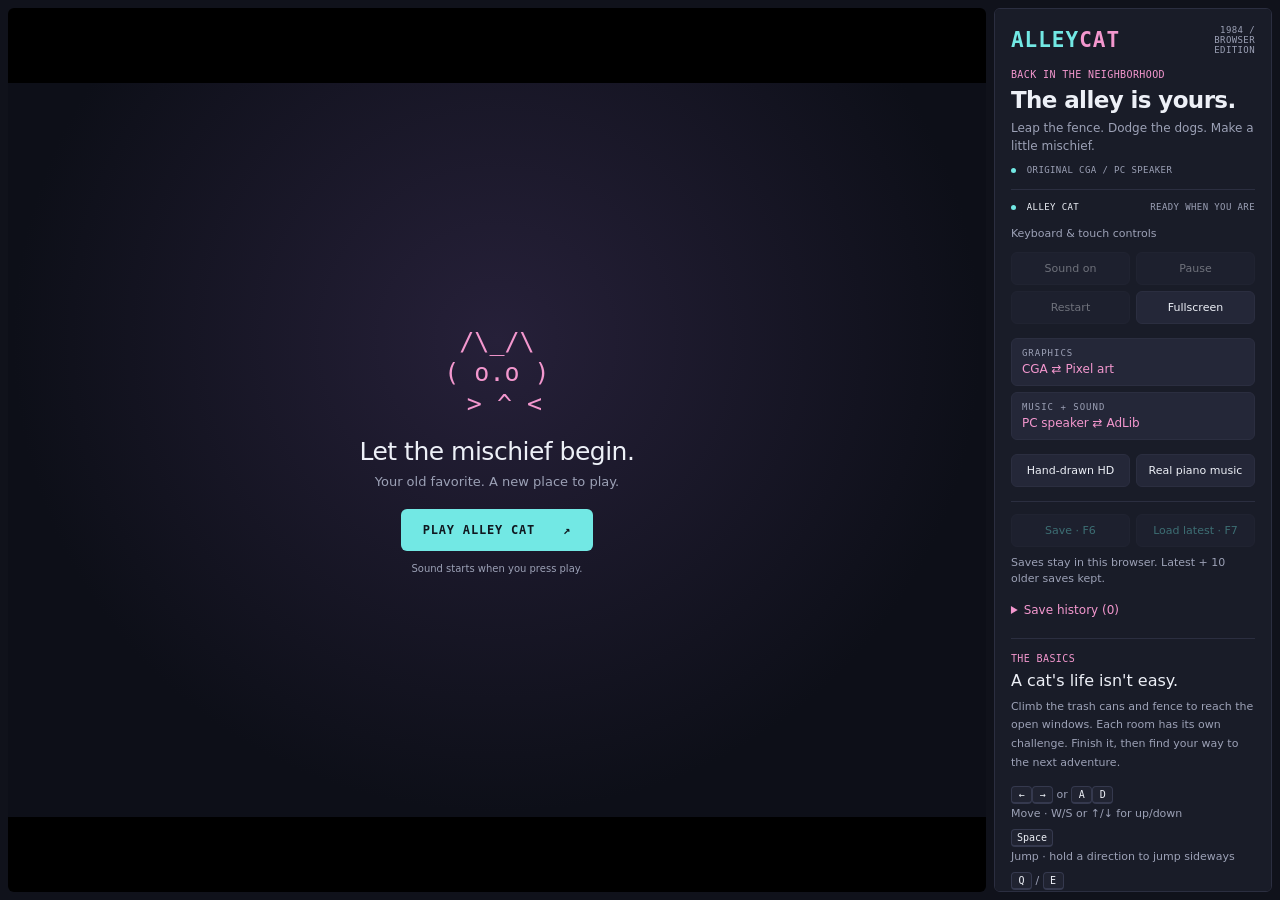
==== alley-cat.html @ 8ae29e63 "Add hand-drawn HD graphics and sampled piano while preserving native gameplay" ====
<!doctype html>
<html lang="en">
<head>
  <meta charset="utf-8">
  <meta name="viewport" content="width=device-width,initial-scale=1">
  <meta name="theme-color" content="#10121b">
  <title>Alley Cat · Browser Edition</title>
  <style>:root{color-scheme:dark;--bg:#10121b;--panel:#191c28;--line:#2b2e40;--text:#edf0f7;--muted:#9ca1b6;--cyan:#72e8e4;--pink:#f397ce;font-family:system-ui,-apple-system,BlinkMacSystemFont,"Segoe UI",sans-serif}
*{box-sizing:border-box}[hidden]{display:none!important}body{margin:0;background:var(--bg);color:var(--text)}main{padding:8px;height:100vh;height:100dvh}button,a{-webkit-tap-highlight-color:transparent}button{font:inherit;cursor:pointer;border:1px solid var(--line);border-radius:6px;color:var(--text);background:#242738;padding:9px 10px}button:hover{background:#34384d;border-color:#5b627e}button:focus-visible,a:focus-visible,canvas:focus-visible,summary:focus-visible{outline:2px solid var(--cyan);outline-offset:2px}button:disabled{opacity:.4;cursor:default}button:active{transform:translateY(1px)}
.arcade{display:grid;grid-template-rows:var(--picture-height,60dvh) minmax(0,1fr);gap:8px;height:100%;min-height:0;background:var(--bg)}.arcade.side-layout{grid-template-columns:minmax(0,1fr) var(--sidebar-width,260px);grid-template-rows:minmax(0,1fr)}.playfield{min-width:0;min-height:0;display:flex;align-items:center;justify-content:center;background:#000;border-radius:6px;overflow:hidden}.screen{position:relative;background:#000;width:var(--game-width,100%);height:var(--game-height,auto);aspect-ratio:4/3;flex:none;max-width:100%;max-height:100%}canvas{display:block;width:100%;height:100%;aspect-ratio:4/3;image-rendering:pixelated;background:#000;touch-action:none;user-select:none;-webkit-user-select:none}canvas:focus{outline:none}.sidebar{min-width:0;min-height:0;overflow:auto;overscroll-behavior:contain;padding:16px;background:var(--panel);border:1px solid var(--line);border-radius:6px;scrollbar-width:thin}.sidebar>*{margin-top:14px}.sidebar>header{margin-top:0}header{display:flex;align-items:center;justify-content:space-between;gap:8px}.wordmark{font:700 21px monospace;letter-spacing:1px;color:var(--cyan);text-decoration:none}.wordmark span{color:var(--pink)}.wordmark i{display:none}.edition,.eyebrow,.badge,.screen-bar,footer{font:10px monospace;letter-spacing:.4px;color:var(--muted)}.edition{max-width:70px;font-size:9px;text-align:right}.eyebrow{color:var(--pink);margin:0 0 7px}h1{font-size:23px;font-weight:600;letter-spacing:-.6px;margin:0 0 6px}.description{color:var(--muted);font-size:12px;line-height:1.5;margin:0}.badge{display:block;margin-top:10px;font-size:9px}.badge i,.screen-bar i{display:inline-block;background:var(--cyan);width:5px;height:5px;margin-right:5px;border-radius:50%}.screen-bar{display:flex;flex-wrap:wrap;gap:6px;justify-content:space-between;padding-top:12px;border-top:1px solid var(--line);font-size:9px}.screen-bar>span:first-child{color:var(--text)}
.toolbar p{font-size:11px;color:var(--muted);line-height:1.5;margin:0 0 9px}.tools{display:grid;grid-template-columns:1fr 1fr;gap:6px}.tools button{font-size:11px}.style-controls{display:grid;gap:6px}.style-controls button{text-align:left;padding:9px 10px}.toggle-label{display:block;font:9px monospace;letter-spacing:1px;color:var(--muted);margin-bottom:4px}.toggle-value{display:block;font-size:12px;color:var(--cyan)}.style-controls button[aria-pressed="false"] .toggle-value{color:var(--pink)}.menu{padding:10px;border:1px solid var(--line);border-radius:6px}.menu>span{display:block;font-size:12px;color:var(--muted);margin-bottom:8px}#menu-options{display:flex;gap:6px;flex-wrap:wrap}#menu-options button{font-size:11px;flex:1;white-space:nowrap}
.save-controls{padding-top:12px;border-top:1px solid var(--line)}.save-buttons{display:grid;grid-template-columns:1fr 1fr;gap:6px}.save-buttons button{font-size:11px;color:var(--cyan)}#save-status{font-size:11px;line-height:1.5;color:var(--muted);margin:8px 0}summary{cursor:pointer;font-size:12px;color:var(--pink);padding:7px 0}#save-list{list-style:none;margin:4px 0 0;padding:0;display:grid;gap:5px}#save-list button{display:block;width:100%;text-align:left;font-size:11px;line-height:1.6}#save-list small{display:block;color:var(--muted)}
.cover{position:absolute;inset:0;display:flex;flex-direction:column;justify-content:center;align-items:center;text-align:center;background:radial-gradient(ellipse at 50% 35%,#262039,#0d0f18 70%);padding:12px;overflow:auto}.pixel-cat{font:25px/1.25 monospace;white-space:pre;color:var(--pink)}.cover h2{font-size:25px;font-weight:500;margin:18px 0 8px;letter-spacing:-.5px}.cover p{color:var(--muted);font-size:13px;margin:0 0 20px}.primary{background:var(--cyan);color:#101820;border:none;padding:14px 22px;font:600 12px monospace;letter-spacing:.8px}.primary:hover{background:#a0fff9}.primary span{margin-left:20px}.cover small{font-size:10px;color:var(--muted);margin-top:12px}.cover .preview-help{max-width:360px;margin:12px 0 0;padding:10px;border:1px solid #63425e;border-radius:6px;color:var(--pink);line-height:1.5;font-size:11px}#error{position:absolute;inset:0;background:#16131eea;padding:24px;display:flex;justify-content:center;align-items:center;text-align:center;color:var(--pink);font-size:14px;line-height:1.8}
.guide{border-top:1px solid var(--line);padding-top:14px}.guide h2{font-size:16px;font-weight:500;margin:0 0 8px}.guide p:not(.eyebrow){color:var(--muted);font-size:11px;line-height:1.7;margin:0}.guide dl{display:grid;gap:9px;margin:14px 0 0}.guide dl>div{display:grid;gap:3px}.guide dt{font-size:11px;color:var(--muted)}.guide dd{margin:0;font-size:11px;color:var(--muted)}kbd{display:inline-block;min-width:21px;text-align:center;font:10px monospace;color:var(--text);background:#202331;border:1px solid #35394e;border-bottom-width:2px;padding:2px 5px;border-radius:4px}footer{border-top:1px solid var(--line);padding-top:12px;font-size:9px;line-height:1.7}footer span{display:block}.touch-hint,.gesture-help,.touch-controls{display:none}.touch-hint{color:var(--cyan);font-size:11px;line-height:1.5}.touch-controls{align-items:center;justify-content:space-between;gap:8px;user-select:none}.touch-controls button{touch-action:none}.dpad{display:grid;grid-template-columns:repeat(3,42px);grid-template-rows:repeat(2,40px);gap:4px}.dpad button:first-child{grid-column:2}.dpad button:nth-child(2){grid-row:2;grid-column:1}.dpad button:nth-child(3){grid-row:2;grid-column:2}.dpad button:nth-child(4){grid-row:2;grid-column:3}.action{border-color:#63425e;color:var(--pink);padding:15px 12px;font:11px monospace}.action span{display:block;font-size:8px;color:var(--muted);margin-top:6px}
body.game-expanded{overflow:hidden}.arcade.is-expanded,.arcade:fullscreen{width:100vw;height:100vh;height:100dvh;background:var(--bg);padding:8px}.arcade.is-expanded{position:fixed;inset:0;z-index:100}
#hd-game{position:absolute;inset:0;pointer-events:none;image-rendering:auto}.extra-styles{display:grid;grid-template-columns:1fr 1fr;gap:6px}.extra-styles button{font-size:11px}.extra-styles button[aria-pressed="true"]{color:var(--cyan);border-color:var(--cyan)}
@media(pointer:coarse){.touch-hint,.gesture-help{display:block}.touch-controls{display:flex}}
@media(max-width:600px){.sidebar{padding:12px}.sidebar .intro{display:none}.cover h2{font-size:18px;margin-top:10px}.cover p{font-size:11px;margin-bottom:12px}.pixel-cat{font-size:18px}.primary{padding:11px 16px;font-size:11px}.cover small{margin-top:8px}.style-controls{grid-template-columns:1fr 1fr}.toggle-value{font-size:11px}.tools{grid-template-columns:repeat(4,1fr)}.guide dl{grid-template-columns:1fr 1fr;gap:10px}}
</style>
</head>
<body>
  <main>
    <section class="arcade" id="arcade" aria-label="Alley Cat game">
      <div class="playfield" id="playfield">
      <div class="screen" id="screen">
        <canvas id="game" width="320" height="200" tabindex="0" aria-label="Alley Cat. Arrows or WASD to move, Space to jump, Q or E to jump diagonally, Alt or F for action. Swipe to move and jump, tap for action."></canvas>
        <canvas id="hd-game" width="1280" height="800" hidden aria-hidden="true"></canvas>
        <div id="cover" class="cover">
          <div class="pixel-cat" aria-hidden="true">/\_/\<br>( o.o )<br> &gt; ^ &lt;</div>
          <h2>Let the mischief begin.</h2>
          <p>Your old favorite. A new place to play.</p>
          <button id="start" class="primary" disabled>PLAY ALLEY CAT <span>↗</span></button>
          <p id="preview-help" class="preview-help">This viewer isn't running the game's JavaScript. Chat and phone file previews cannot play it. Open the HTML in a browser that runs JavaScript, or use a desktop browser.</p>
          <small>Sound starts when you press play.</small>
        </div>
        <div id="error" role="alert" hidden></div>
      </div>
      </div>
      <aside class="sidebar" id="sidebar" aria-label="Game controls and information">
    <header>
      <a class="wordmark" href="#">ALLEY<span>CAT</span><i></i></a>
      <span class="edition">1984 / BROWSER EDITION</span>
    </header>
    <section class="intro">
      <div><p class="eyebrow">BACK IN THE NEIGHBORHOOD</p><h1>The alley is yours.</h1><p class="description">Leap the fence. Dodge the dogs. Make a little mischief.</p></div>
      <span class="badge" id="art-badge"><i></i> ORIGINAL CGA / PC SPEAKER</span>
    </section>
      <div class="screen-bar"><span><i></i> ALLEY CAT</span><span id="status" role="status" aria-live="polite">READY WHEN YOU ARE</span></div>
      <div class="toolbar">
        <p id="hint">Keyboard & touch controls</p>
        <div class="tools"><button id="sound" disabled>Sound on</button><button id="pause" disabled>Pause</button><button id="restart" disabled>Restart</button><button id="fullscreen">Fullscreen</button></div>
      </div>
      <div class="style-controls" aria-label="Presentation settings">
        <button id="graphics" type="button" data-mode="original" aria-pressed="false" aria-label="CGA graphics; switch to pixel art"><span class="toggle-label">GRAPHICS</span><span class="toggle-value">CGA ⇄ Pixel art</span></button>
        <button id="audio-style" type="button" data-mode="speaker" aria-pressed="false" aria-label="Original PC speaker music and effects; switch to AdLib-style FM"><span class="toggle-label">MUSIC + SOUND</span><span class="toggle-value">PC speaker ⇄ AdLib</span></button>
      </div>
      <div class="extra-styles" aria-label="HD presentation options">
        <button id="hd-style" type="button" aria-pressed="false">Hand-drawn HD</button>
        <button id="piano-style" type="button" aria-pressed="false">Real piano music</button>
      </div>
      <div class="menu" id="menu" hidden>
        <span id="menu-hint">Press Enter to continue.</span>
        <div id="menu-options"></div>
      </div>
      <section class="save-controls" aria-label="Saved games">
        <div class="save-buttons"><button id="save-game" disabled>Save · F6</button><button id="load-game" disabled>Load latest · F7</button></div>
        <p id="save-status" role="status" aria-live="polite">Saves stay in this browser. Latest + 10 older saves kept.</p>
        <details id="save-history"><summary>Save history <span id="save-count">(0)</span></summary><ol id="save-list"></ol></details>
      </section>

    <p class="touch-hint">Swipe & hold to move · swipe up to jump · tap for action</p>
    <section class="touch-controls" aria-label="Touch controls">
      <div class="dpad"><button data-key="ArrowUp" aria-label="Move up">↑</button><button data-key="ArrowLeft" aria-label="Move left">←</button><button data-key="ArrowDown" aria-label="Move down">↓</button><button data-key="ArrowRight" aria-label="Move right">→</button></div>
      <button data-key="AltLeft" class="action">ACTION<span>ALT / F</span></button>
    </section>
    <section class="guide">
      <div><p class="eyebrow">THE BASICS</p><h2>A cat's life isn't easy.</h2><p>Climb the trash cans and fence to reach the open windows. Each room has its own challenge. Finish it, then find your way to the next adventure.</p><p class="gesture-help">Swipe and keep your finger down to move. Swipe diagonally up to jump sideways. Lift to stop. Tap for a special action, or hold a second finger on the game to act while moving.</p></div>
      <dl><div><dt><kbd>←</kbd><kbd>→</kbd> <span>or</span> <kbd>A</kbd><kbd>D</kbd></dt><dd>Move · W/S or ↑/↓ for up/down</dd></div><div><dt><kbd>Space</kbd></dt><dd>Jump · hold a direction to jump sideways</dd></div><div><dt><kbd>Q</kbd> / <kbd>E</kbd></dt><dd>Jump left / right with one key</dd></div><div><dt><kbd>Alt</kbd> <span>or</span> <kbd>F</kbd></dt><dd>Special action</dd></div><div><dt><kbd>Esc</kbd></dt><dd>Pause · any key to resume</dd></div><div><dt><kbd>Ctrl</kbd> + <kbd>S</kbd> / <kbd>R</kbd> / <kbd>M</kbd></dt><dd>Sound / restart / menu</dd></div></dl>
    </section>
    <footer><span>ALLEY CAT · Bill Williams · IBM PC, 1984</span><span>Built for a little nostalgia.</span></footer>
      </aside>
    </section>
  </main>
  <script>
    // Keep failures visible even if the main script cannot initialize.
    window.addEventListener('error', function(event) {
      var help = document.getElementById('preview-help');
      if (help && !window.alleyCatPageReady) {
        help.hidden = false;
        help.textContent = 'The game could not start: ' + event.message + '. Download the file and open it in an up-to-date browser.';
      }
    });
  </script>
  <script>const GAME_BYTES = Uint8Array.from(atob("TVobAWwACQAgAAAA//[base64]/0r/qv+q/6v/r/+v6qv+p/xL/qv+q/6r/6v/6q/r6qq+p/xH/Ev+q/6r/6/+qr//6qq//+qqq/6qqqqqqqr6r/1P/+v/+v/6/+r/qvqq+qqvr/ER///+qv///6///6//+v+vf/r6r//6qq9/+qqv//qqr3/6qq///qqvf/6qv/7/qr/q/6r+qq+qqqq+qABEAEUAQAAAAAAAAAAAAAAAAAAAAAAAAAAAAAAAAAAAAAAAAAAAAAAAAAAAAAAAAAAAAAAAAAAAAAAAAAAAAAAAAAAAAAAL4DQQa+DUABjwZACwAAAAMAA/8B/[base64]/DMA/D/w/DMM/DAw/DMAPDww/DMPPAAwDAMAPBAAGAAgACgAMAAwADAAMAAMDBAQEBAQEAAAAAAAAAAAAAAAAAAAAAAAAAAAAAAAAAAAAAAA4SE1QS0lRT0cBFTElIxQeHxMdUzIKAAAAAAAAAAAAAAAAAAAAAAAAAAAAAAAAAPwP///////D//////8P/////ww//////8A8A/w/P/wAADwAP/AAAADAz8AAAAAAA8PAAAAADw//wAMD///////A///////8P/8P//////w///////z///D///w//8P//w8MAw8Pz8MAAA8AD/AAAAAwM/AAAAAAAADwAAAAAz///wAD//////D///////w///////8P//D///////w///////8P/D8Pz//A/wMAD8DAA8AwM/wAAAAAAAAAAAAAA/DAAAAD////APw//////8D////////wP//////D///////w///////8MPz8P8A8A/wAPAAAP/MDAAAAD8AAAAAAA/AAAAADw//AwAP/8P8D//////w////////////w///////8P///D///P///w//8P/Pw8MAw8PAA8AAAw8wMAAAADwAAAAAAD8AAAAAPAP/AAP///P//D//////8P//////w////////////D//////8P/Pw/D/w//AAwP8D/8wMA8ADAwAAAAAAP8AAAAAAAP/AAAADD//8PwD/////A///////////////w8P/////wAD/////DAw/////AAD////DwA/D///wAAAP////AAD///APAA///wPAAAP////wAAD////wAAD////A//A///8P//8P////w8P/////wAD/////DAw/////AAD/////wA/////8AAP////wAAD////DAAw////8AA8P/w8AAAP//8AwAAP////8P8P/////Dw//////w//8Pw/D/w/DD/8PDw//wAAP//AAP//AAP//AAA/8AAAD8PwD8P/AAP//AAA//wAA///D8P//8Mw//8PPD//DA8P/8AAP/DwAP/8AADD/wAAD//AAP//8A///wAD//wAAP/8AAP//w/D//D/D//wAA//wwDD//AAAD//AAAP8AAPA8AAA/APAPA/P///D9AGGAdmBxgHogfqBzgI6gd0CMgIFglOCYIJAwwDDQMKAw0DDAMNAwoDDQMOAw0CDgINAgn//w8P/////AAP////8AAD////8AAPD////wD8P///DAAA////wAAD/////wAP/////AA/////8AAP//8DAAAP///wMAAD/////A/w/////8P//////8PD/////wAD/////AAA/////AAD////D8A/D///wAAAP////AAD///AMAA///8PAAA/////wAAP////wAAP////AP8D///8D//w//////8P//////w/////Dw8P////AAw////8wMAP///wAAAP///8AAAD////wADA////AAPwP//8AAD/D//wwDA////D//8P//8P///D///////8Pz/////wAD/////AwM/////wAD////wAA////8AAAD/A/wAAAwPAAAA/wP//wAA//D//DAP//////D//////8P/////z8P/////wAD/////MDA/////wAD//////AAD////wAAAP//8DAAAD/A/8D/AAAMPw//AAD/////8Aw//////w///////8P///wP/////8DAP/w8MA8AA8AAP/wAAADAz/wAAAAAP8AAAAAP/8APwAAD/A///wPwP////8D///////w///////A//Dw//AMD/AADwADwAwMAAAA//AAAAAA///AAAAAD/8AAA/AD/A/A///wP/8D//////w//////D////z/88////AP8P////Az/P/AP8AA/A8AAMAD/wAAAAAP/8AAAAA//8MAwAw//w/D/D8P/w/D/D/z/8/w/w///z//////8P/////P8/////8A8P//ADwDPA/AAAAADwAAAAAAP/AADAAA//wA//AP//DD//DD//DD/8PD//ww///w////////8//////P8D////8A/w//wDwDP8PAAAAAD/AAAAAAP/AAAAAA//8AAAA////AP8D////D/8P////w//D////////////////P/D////8A8w/8APwDP88AAAAAD8AAAAAAP/AAAAAA//8ADwA///wwP8A///ww/8M///88//M///////8//A////wD8MP///AM//DwA/AAP/AAAAAA//wAAAAD//wAAAAP//wAAwA///AwP8MP//D8P8PP//z/P8/z8P////P//z///8A//D///wDP8PwAPwAD/AAAAAAP/wAAAAA///AAAAD//8MAwAP//wPD8MD//w/D8PD//D/ww/z///P////D/wD///88/MD////w8AA/wD/z/AAwAA8D/wAAAAAP/8AAAAA//8MAMAw//w/D/D8P/P/D/D8P//8P8P8////////8//P/////DwD/////zMA8AP//AAAAAAPwPAAAAAAA/wAAMAAP//AP/wA//8MP/8MP/8PD/8MP/w///ww///////////P/////zwD////8DMA8A//w8AAAAAPD/AAAAAAP/wAAAAAP//wAAAD///8D/AP////D/8P///8P/w////////////P//////wD////8PMA/AD/wwAAAAADz/AAAAAAD/wAAAAAP//wA8AD///wD/Aw///zD/ww///zP/zz///P//////wD////A/MA///8MMAA/ADw//AAAAAA//wAAAAD//8AAAAD///ADAAD//8MP8DA//88P8Pw//z/P8/z///z////w/8A////P/zAP///D/AAPwAPw/wAAAAAD/8AAAAAP//AAAAD///wAMAw///Aw/DwP//Dw/D8P//P8MP/D//8Pz///AA///DAz//AAAP/8AAP//8A///8/D///AA///MDD//AAAP/8AAP//8A///8PD///AA///AAD//AAAP/8AAP//8A//D8AP/D8AA/8AAAD/8AAA//wAAP/wMAw//8AP/D8AA/8MAAD/8AAA//wAAP/wMAw//8AP/wMAA/wwAAD/8AAA//wAAP/wMAw/SCxQMmAxWDNoMHA1eDaANJA7iDWYOqA7qDgIP6g4CD+oOAg/[base64]/APAAqqqqqgCgqqqqqqqqqqqqqqqgqqr/AKqqoKCq////qvqqrw/wD///D/qv/w//D//w+v/w///w//D6////D/////////8P//////////////D68P////D//wqvD/D/8P//oK////////Cqr////w//8KqqDw8P//8KqqqgqvD/oKqqqqqqqqqqqqr6+qoP8KqqqqoPqvAAAPCqqvCqAA8ADwqg8Kr/APAA+qCq8AAAAAAKD6oAAAAAAAD6qgAAAAAA8PqgAAAAAAAPr6AAAADwAAqqqgAAAA8KqqqvAAAAAKoKqqqqAACqoA+vqqqqqqoA+vqqr6r6qqqqqqqqqqqqqqoAAAAD/wAAAAAAAD//8AAAAD/A///wPDwD//P///z/DwP/1/////8DPw/1/////8///9f//////P//9f/////ADz/X/////8DM//X/P//P8P//8/z//A/wPPPA/PwAA/wA8A/wAAAAPwAA/wAAAAAPAAA8AAAAAAAAAAAD/wAAAAA/wD//8AAAAP9Q///wPAA/w9f///z/AP//X/////8A///X/////8A881///////Aww1/////88DABf///z/88AwNfz//P/wwDzz/P//P8PAP8A/D/w/AwAPAA/wAP8AAAAAAPwD/AAAAAAAPAPAAAAAAD/wAAAAAAAD//8AAAAPDwP//8D/ADw/z///8//wMD/////1//A8/////9f8Pw//////9f//wP/////X///A//////X/PAP8//8/1//Mw/wP/8/z///P8AAPz8Dzzz8AAAAD/APAPAAAAAA/wAAAAAAAAA8AAAAAAD/wAAAAAAAD//8A/wAADwP//8F/wAA/z///9fD/AD/////9f//A//////X//8///////XPPDz/////1www8//P///1ADDD/8//z9cDAPD/P//P888AMD8P/D8A/wAAP8AD/AA8AAAP8A/AAAAAAADwDwAAAADoE2AU2BRQFfgSgBJwE4ASAAAAAAAAAAAAAAAAAAAAAAAAAAAAAAAAAAAAAAAAAAAAAVA8DAAAAAABAD/8AAAAFFFA8/MAAAAVUQP//8AQEBERUP//ABAQERAAD/AVEREQEAw/8BEVUQAAMP/8ERRRAAA///8RAAAAAA///xUAAQAAA//8AAAAAAAPzz8AAAAYAGgAuAAIARg4WBgAAAAAAAAAAAAAAAAAAAAAAAAAAAAAAAAADwPAA8DwAAA8A/8/z/Pw/AAMDw+r+v6+s+sDPD/Dqr6+vr/rA/D//6+uvrr/rAD8+r/rr66r/6wD/+uv6+uuq/68z//r6/rqvrr+v/6v+vr6+vr6//P6q/r6+v/6/rrAOvv+vr8/Pz/68Drqvq6//D/P/8D+q6/q8/A8D/8A/6+v//DADAA/wMPqrz/AAAAAA/AP+rwD8AAAAAAADz/AAAAAAAAAAAADwAAAAAAAAAAAPAAAAA/AAAAA/AAAA88AAA/DwAA98MAA/3/AA/f/AAN9/AAD3/AAAPfAAAA/AAAA//[base64]/wAD/AAA8AA/DwAA/DwAA8DAP/8AA/AD8APAD8APAA8AMP8PwA/AD/ADwD/ADwAPADD8A8APwA/AA8A/AA8AP8Dw/AAAPwA/wAPA/wAPAD//8D8AAD8AP8APAP8APAD//8A/wAD8AD/w/wD/w/wA/D8AD/AA8AAP//wAP//wA/AAAA/wAAAAD//8AD//8A/AA/A/8A8AAAP/8AAP/8A/AAD//8A/AAAAPwAAAPwD8AAAD/wAPAAAAAP8AAA8AAAD/APwA8AA8AA/DwAD8ADAP88A/APAA/AD8APAD8ADwPwDwD8DwA/AD/ADwD/AA8P8AAA/APAPwA/AA8A/AA8D8AAAPwDwPwA/wAPA/wAPD/AAAA//8D8AP8APAP8APA/wAAAP//D8AD/w/wD/w/wP/ADAPwPA8AAP//wAP//wA/8PwD8DwAAAD//8AD//8AP//wD8Dw8AAAP/8AAP/8AA//wD8A8/AAAAPwAAAPwAAA/APwAPPAAAAAD8AAPwAAAPwAAD/AAA8AAP/8APwAAA//wAP/8AA/AAP8PAD8AAA/w8AP8PwA/AAP8A8D8AAA/wDwD8A8APwAP8APA/AAA/wA8A/AAAPwAD///w/AAAP///AD8AAD8AD///8PwAAP///wA/wAD8AA/wA/PwAAD/AD8AD/AA8AAP8APD8AAA/wA8AA/wAAAAP8ADw/D/w/wAPPA/8A8AAD/ADw///8P8APD//8A/AAA/wA8P/8AD/ADwD/wAPAAAAAAP8AAD8AP///D8AAPA8AAAPAwAA/A////8D8A/A/AAAPADAA/A/APwPAPA/A/AAADwAwAPw8AD8PAA8/APwAAD/A8APwAAD8AAAP/APwAAA///AD8AAA/AAAA/AD8AAA///AD8AAA/AAAA/AD8AAAPw/AA/AAAPwAAAPwA8AAAPwAAA/AAAPwAAAPwAAAAAPwAAA/AAAPwAAAPwA8AAAPwAAA/AAAPwAAAPwA/AAA/AAAD8AAA/AAAA/AAPAAAAAD8AAAP/AAD/APwA8AA8AAP/8AAPA8AP88A/APAA/AAP8PAAPADwPwAAD8DwA/AAP8A8ADwA8P8AAA8APAPwAP8APAD/A/D8AAAPwDwPwAD///wA///z/D/AA//8D8AD///8A///w/w/8AP//A8AA/wA/APz8AP/APAPwPA8AAP8APAPwPAA/8PwD8DwAAAP8ADwD8A8AP//wD8Dw8AAD/ADwD8ADwA//wD8A8/AAA/wA8A/AAPAA/APwAPPAAAAAAAP//qqr//[base64]/4AAuvrgAv+v+AK//[base64]/gLgC+v+L74vq+oL74CAK+Kvi/gvuvoL6+vgv4ArgqAL+L4CgovgA///wD6r6rw+/++8/qvvv//7778/+++8PqvqvAP//8AD///APqvqvD/777z/+++//+/vvz/v77w/7+q8A///wAP//8A+q+q8PvvvvP6r77//+++/P/vvvD/76rwD///A/wPA//8AAP//8A///Dw8P/8AAP//8A///wAA//wwDD//////w/A8PzzAAA//AAADwwAAD/AAAP//8Dw/////D///8P//wMA//AAAD/MAAD/PAAP//wAAD/wwP//w//////////w8D8PwAAM8wAAA//AAAMP/AAAP/DwP//D/////D////AMD//AAAD/8AADP/8AA8/AAAP///Aw/////[base64]//AFAw8MBQP//AUDMMwFAM8wBQA/wAUADwAFAC+ABQCroAUAqqAFVVVVVVVVVVUAAAAFAAUABQBXUAUBf/QFBc81BQcQTQUHzz0FBf/9BQXw9QUFP8UFBQ8EBQQvgAUArqAFAKqgBVVVVVaqqqqqqqlWqqqqqqqpVVVWqqqWqlVlVVaWqlVpVVVVVqqqqqv//6qqqqqqqr///VVV///6qqq/1VVVVVVVVV/6q/VVVVVVVVVVVX+r/VVVVVVVVVVV/6v/9VVVVVVVVX//qr////9VV/////qqqr/////////6qqgAAAAD//8AAAAAAqqqqqqv/////qqqqqqqqqr///VVVVVX///qqqqr/1VVVVVVVVVVVX/6qr1VVVVVVVVVVVVVVV+r9VVVVVVVVVVVVVVVVfv1VVVVVVVVVVVVVVVX+/9VVVVVVVVVVVVVVX/6f//VVVVVVVVVVVX//6hb/////VVVVV/////0Alqp////////////2paqWqlqqq/////+qqpalqpaqWpaqWpaqWpaqWpaqWpaqWpaqWpaqWpaqWpaWlpaWlpaWlpaWlpaWlpallqWWpZallqWWpZallqWWpZalpaWlpaWlpaWlpaWlpaWlDgujIAAA//8DCT0hkCH//wIKZyGbIf//AQ9YISADeyEsI///qqr/+qqqqq/V/6qqqrVVV/qqqrVVVX6qqtVVVX6qqtVVVV+qq1VVVV+qq1VVVVfqq1VVVVfqrVVVVVfqrVVVVVX6rVVVVVX6D1VVVVXwq1VVVVX6q1VVVVX6q1VVVVX6q1VVVVX6qtVVVVfqqoAAAAKqqqqv1VVVV+qqr/1VVVVX6qr9VVVVVVfqr9VVVVVVf6q9VVVVVVf1qvVVVVVVf6Wq1VVVVVf6par//////6qlqlqqpaqlqqWqWqqqqqWqqqoGCq4hAgD//wYC6iGSAeoh4gHqITIC6iGCAuoh0gLqISID6iFyA///Bgf2IcID//8ICCAisCT//wgBYCLwJWAiQAZgIkAmYCKQBmAikCZgIuAGaCLgJmgiMAdoIjAnaCKAB2gigCdoItAHaCLQJ///VaVVVVVVWlVVVVVVVaWqWgRAoRqkSqEapEqhGqRKoRqkSqEalqqWqpaqlqqWqr6q/6q+qqqqqqqqpKpVqVWqVaqlqqpERBERREQREVREVVVVVaqqqqqqqkqqEapFalWqWqqqqgII4CIAAOAiAgDgIgQA4CJAAeAiQgHgIkQB9CKCAgQjhAL0IsID9CICBfAiQgb0IoIHFCPACCQjwgg0I8QI//8LCUAgAAD//wII9CJEIfQihCL0IiQjFCNiJCQjZCQ0I2Yk//+qqv/6qqqv9X+qqv1VVeqr1VVV6qvVVVV6r1VVVXqvVVVVXr1VVVVevVVVVV69VVVVV/VVVVVX9VVVVV/1VVVVXr1VVVV6BQqoIwAA//8FAdojkAHaI5Ah2iPgAdoj4CHaIzAC2iMwItojgALaI4Ai2iPQAtoj0CLaIyAD2iMgI9ojcAPaI3Aj3yPAA+QjwCPkIxAE5CMQJOQjYATpI2Ak//+9VVVUD////qq9VVUBVVVVV+q/VUBVVVVVVfqvUBVVVVVVVfqsBVVVVVVVV+qtVVVVVVVX/qqvVVVVX///gqqv/////5aqlqqlqqWqqpaqlqWqqqqqlqqWpaqqqqqWqqqqqqqqqpaqqgkISiSwBP//CAGSJPAFkiTwJZIkQAaSJEAmkiSQBpIkkCaSJOAGkiTgJpokMAeiJDAnoiSAB6IkgCeiJNAHoiTQJ6okIAiqJNAn//8qqoqqoqqoqqoqqoqqoqqoqqKqiqoqqKqiqoqqKqoCCP4kAAD+JEIB/iTMEf4kDhMMJU4ADCWMAQwlwBIMJYIR//+qqqqqqqqqqqqqqqr//6r6WqVVVVVVpVpapVVVVVWlWgAAAAAAAAAAAAAAAAAAAAACCEAlAABAJQIAQCUEAEAlBgBAJQgAQCUKAEAlDABAJQ4AUCVAAVAlQgFQJYACUCWCAlAlwANQJcIDUCVMAVAlTgFQJYwCUCWOAlAlzANQJc4DYCVEAWAlRgFgJUgBYCVKAWAlhAJgJYYCYCWIAmAligL//6qt2qqnp3ra3d2nd6d63dra3aend3pq3dre3aene2dqqqAKqqoAAKqqAACqqqAKqqqgCqqqoAqqqqAKqqoAAKoEEOQl8APkJfgD5CUABP//AADuI/YjsiS6JHAieCKYIqAiqCKKIZIhmiGiIQAAAAAAAAAAAAAAAAAAAAAAAAAAAAAAAAAAAAAAAAAAAAAAAAAAAAAAAAAAAAAAAPxVVVVVVVVVVT/sVVVVVVVVVVU7+FVV9VVVVVVVL+xVX1X1VVfVVTv4VfVfVVV9VVUv7FX1VVVX1VVVO/hfVVVVV9VVVS/sVVVVVX1VVVU7+FVVX1VVVV9VL+xVVfVVVVV1VTv4VVdVVVVXVVUv7FVdVVVVXVVVO/hVVVVVVfVVVS/sVVVVVVVVVVU7+FVVVVVVVVVVL/[base64]//qqqqqqqqqqqqqlqqVapVaqqqqqqqqqpWWlZVVlVWVVaqqqWqVapVqlVaVVpVWlVWqqqqqqqqpaqlVqVWVVZVVlVWVapaqlVWVaqlVqpWqlaqVqVWVVaqVqVWVVZVWlqmqqqqqqqmWlZaVqpWqlaqqqqqVVZVVlVWVVZVVlVWVVZVWqVWVVZVVlVWVW/5VlVWVVZVVlWuvlZVVlVWVQACuW5WVVZVVAA/+uAuVlVWVUP8///v7gZVVlU8iAP//77wVVZU8CIgA////xVWVMAIiIgAD/8VVlTwACIiIiAAVVZUPAAAAAAPBlVWVMP8AAAP8MZU2AP///AJxlTmZAAABmbGVNmZmZmZmcZU5mZmZmZmxlTJmZmZmZjGVPJmZmZmY8ZUPAGZmZAPBqjD/AAAD/DKqNgD///wCcqo5mQAAAZmyqjZmZmZmZnKqOZmZmZmZsqo2ZmZmZmZyqj2ZmZmZmfKqAOZmZmZnwqqg/5mZm/wqqqoA///8AqqqqqoAAAKqqomF/AVOhdGF1wXJhYAAOYV7hU4F0gXJBYAACYX8BVIFyIWAAAoF/YVZhcAAAAOGiQaJBokBhQgLi40OkAAAAAAAAAAAAAAAAAAAACQKOAnICgQKAAAAAAAAAAAAAAAAAAAAAAAAAAAAAAAVVqValVVVWmlppVVVWllooVVVVpousBVVUKqq/wBQA+qqv/wD+q//q/AA6///+gMMr//wCv8PoDAD+v8PrwP/+vAAr8//+gFUr8/[base64]/VVVVVVVVVV/1VapVVVVV//1aqqVVVVVf/9qqqVVVX/6r+qqlVVVV+qqqqiVVVf/6WqqqqfVVX/qlqqqlX1VV/6qqqpVfVf//WqqpVVfVX/VVoKqlVfVVVVqoCqpa9VVVaqqAWqr1VVWqqqQFVfVVVaqqpUBV9VVVqqqVVAf1WlaqqpVVT9VaqqaqVVX/BWmqlaVVX/VVZVpWpVX9VVVVVVaVVVVVVVVVWpVVVVVVVVVaVVVVVVVVVVaVVVVVVVVVVVVV/1VVVVWqVV/1VVVVWqqlf/9VVVVqqqf/9VVVVVqqr+q/9VVVWKqqqq9VVV9qqqqlr/9V9Vqqqlqv9VX1Vqqqqv9VV9VVaqql//9fVVqqClVf9V+lqqAqpVVVX6qlAqqpVVVfVVAaqqpVVV9VAVqqqlVVX9AVVqqqVVVX8VVWqqqVpVD/VVWqmqqlVV/[base64]//8AAAAAAAAAAAAAAAAAAAAAAAAAAAAAAAAAAAAPAAAADwAAADwAAAA8AAAA8AAAAPAAAAPAAAADwAAADwAAAA8AAAA8AAAAPAAAAPAAAADwAAADwAAAA8AAAP8AAAD/wAAP//AAD//wAP//8AD///AAD//wAA//8AAADwAAAA8AAAAAAAAAAAAAAAAAAAAAAAAAAAA8AAAAPAAAAPAAAADwAAAA8AAAA8AAAAPAAAADwAAADwAAAA8AAAAPAAAAPAAAADwAAAA8AAAA8AAAAPAAAADwAAADwAAAD/AAAA/wAAD//AAA//wAD///AA///wAA//8AAP//AAAPDwAADwAAAAAAAAAAAAAAAAPAAAADwAAADwAAAA8AAAAPAAAADwAAAA8AAAA8AAAAPAAAADwAAAA8AAAAPAAAAPAAAADwAAAA8AAAAPAAAADwAAADwAAAA8AAAAPAAAAP8AAAD/AAAP/8AAD//AAD//wAA///AA///wAP//8AAP/AAAD/AAAAAAAAAAPAAAADwAAAA8AAAAPAAAADwAAAA8AAAAPAAAADwAAAA8AAAAPAAAADwAAAA8AAAAPAAAADwAAAA8AAAAPAAAADwAAAA8AAAAPAAAA//AAAP/wAAP//AAP//8AD///AA///wAP//8AD///AAD/8AAA//ADwAAAA8AAAADwAAAA8AAAAPAAAADwAAAA8AAAADwAAAA8AAAAPAAAADwAAAA8AAAADwAAAA8AAAAPAAAADwAAAA8AAAADwAAAA8AAAAPAAAAP8AAAD/AAAD//AAA//wAAP//AAP//wAD///AA///wAAP/AAAA/wADwAAAA8AAAADwAAAA8AAAAPAAAAA8AAAAPAAAADwAAAAPAAAADwAAAA8AAAADwAAAA8AAAAPAAAAA8AAAAPAAAADwAAAAPAAAAP8AAAD/AAAD//AAA//wAA///wAP//8AD//wAA//8AAPDwAAAA8AAAAAAAAAAAADwAAAA8AAAADwAAAA8AAAADwAAAA8AAAADwAAAA8AAAADwAAAA8AAAADwAAAA8AAAADwAAAA8AAAADwAAAA8AAAAD/AAAD/wAAD//wAA//8AAP//8AD///AA//8AAP//[base64]/X1X/VfX/VQVVUABQAAVfVfX/Vf9fVfAFVVBVUAAFBVX/VV/9VVVVVVV/A/X8D9VV/VVX8AD/8AP9XwPVXwAw/8Pw//wA/VAD8P/D8P/wPD1QP8P/w/D/8P8/X//D/wAAP8D/P9X/D/8AAD/APDw1Xw//D/w/DADwNVw//D//Dw/DwPV8P////ww//wPVcP/A///8P/wP1fD8AP1f8P/wPVXDwA/1VfD//P1VwAD/1VV//w/1VfAP/VVVVX8PVVV///VVVVVV/[base64]///6qtVXqq9VVfq1VVBe11VVV9dVVVfV9UEHfV9VfVfVV9VVf/1Vr///+qrVV6qvVVX6tVVQXtdVVVfXVQVX1fVUF31fVX1X1VfVVX/9Va////qq1Veqr1VV+rVVVB7XVVVX11UFV9X1UFd9X1V9V9VX1VV//VWv///6qtVXqq9VVfq1VVVe11UFB9dVVVfV9UFXfV9VfVfVV9VVf/1VMDVYNYA1qDUAAAAAAAAAAA8AAADwD/D/D/AP////8A/////wPwA/ADz/yv/K///////////w//8/8P/w/A//AA/wAP///wAAAP8AAAUMDgAGAA4AEAAOADsADgBFAP//[base64]/+sA6//r8Ov/6//VVVVVapVAv/+VQJVAlUCVVVVVVWqhKoSqEqhKoSqEqpVVVVVAC8qIAAvAC8ALwAvVVUAAADAAOAAAAHwA/gDAAQAAAAAAAAAAAAAAAAAAAAAAAAAAAAAAAgAAAAoAAKiqgAAACoCqqCqAKDq/oAAAK6q/qv+gAv//6Kgqr+//6/ugAuq/+rqv///r/+uACuvv////+r+v/+uoC+vv////qv6//+voC+vvr+v6r/r+/+voK+q/r+urr/r6/++oL+vv66//r/6r//+gK+vr66//r/6v/6+gCuvr+r//6/+vv66gAuqv/r//6/+uv/6ACv//+v//6//q//qACrq/+v//6//r/qqAAqq/6/6v/6v/qqoAACivr/qq/qr+qgAAAACr/6oqqor+gAAAAAAqvqgCqgq6gAAAAAAKqqAAAAKqAAAAAAAAqgAAAACoAAAAAAAAAAAAAA/AAD8AADRw8NHAAAAfX0AAAAADXAAAAAANVwAAAA/9V/8AADUPXwXAANA6WsBwAADTXHAAAANDXBwAAANA8BwAAADQAHAAAAA0AcAAAAPAADwAAA1wANcAAAwcA0MAAAAc80AAAAAHXQAAAD8DXA/[base64]/1VVX/AVVX/AAVX+gABV8KgCl/gAABf6gAAkAgACoPAAAqf4AACV/AAAlfAKoBVA6q0FX//1VVX/VVVVVVVVVf9VVV/wBVQDwAFQ8AACVfwAAJf4AACX8AqgJ8Cqqgf6qqqn+qqqlf6qqpX+qqpVf+qtVV//9VVV/1VVVVVVVVVVVVVVVVVVVVVVVVVVVVVX/9VV//w8H/+gAD/qgAAOqoAAOqCoAqqoAAAqqoAAJQIAAgVUAAFVVVVVVVVVVVVVVVVVVVVVVVVVVVVVVVVVV//VVf///1//qv//6qqr/qqCgrqqAAKqqAAAqqgAAqUKgCoFVAAVVVVVVVVVVVVVVVVVVVVVVVVVVVVVVVVVVf9V//VfVVVVVVVVVVVX1V9V/1/1VfVVVVX/VVVf+qVVf+qpVf6qqlX+qqqX+qqql/qqqqf6qqqn+qqqp/qqqpX+qqqV/qqqVX/qrVVf//VVVf9VVVVVVV/1VVVVVVVVVVX1VVVVVVVVVV/1VVVVVVVVVV/1VVVVVVVVVV/1VVVVVVVVVVVVVVVVVVVVVX9VVVVVVVVVVVX1VVVVVVVVVVVVVVVVVVVVVVf/1VX///9f/6r//+qqq/6qqqq6qqqqqqqqqqqqqqqlqqqqVVaqlVVVVVVVVVVVVeqleqVapValV6VVZ9V1f1VVVVVVV/V/5f6l/qf6p/qn+qf+p/6l/6X/9V/1VXVVVaqqqqX6qqqlVaqqpVX6qqVVVaqlVVVapVVVX6VVVVXwgIUjsGBVI7TgZSO5YHUjveCFI7JgpSO24L//8ECAI8IAUCPGQGAjyoBwI87AgCPDAK//8EEJI7FgWSOxwFkjtgBhI7BgoSO9IIEjteCxI7Cg8SO9QNEjsyDxI7mBESOyYUEjviEhI7TBUSO5oWEjvIFxI78Bf//wII0jt0C/I7tgziOzYZ///wAAAADA4RExUXGBkZGRkZGRkZGRgAAAAA9pusHtJDWHDrb8op11FIA3nNv6DhZCOFLQ72W8qXgTQAAAAAAAAAAAAAAAAAAAAAAAAAAAAAAAAAAAAAAAAAAAAAABI76jkqOhI7EjsqOuo5EjsAAAAAAAAAAAAA//////8DwP//AAD///AP//w8PD//AAD///AP///wD///wAP//w/w/////////////////////////////wPA//8AAP//8A////w///8AAP/8MAw///AP///AA///D/D///w8P/8AAP/8MA////AP///AA///D/D///////////////////////////////////AP///AA///D/D/////////////////////////////////////////////////[base64]/APwAwADzA88APADAAAAAAMAPwD8ADAAwAAPAzwD8AD8AAwDPAPPAPAADAAAMAA/AA/AAwAAwAAAAAAAAAAAAAA/wAPAA/////8PwAPwP////wA8PAAA////DAAAPDAP///D/D/8P8D//8AAPwAAAD///DwAPAA8D//8P8P/w/AP//8AAPAAAA///w8AA8AAP///w/w/wAA////A/wAAAA////wPwAAAD////wPAAAAP////wAAAAD/////8AAAD///////AD////8ADwAP//A/AA/A/8APDw8AP8MAAAAMPw/w//D/DwAA//AADw8AAAAPDw/w//D/DwAA//AADw8AAAAPDw/w//D/Dw8AAAAPD8AAAAAAP8AAAAAAP/AAAAAA//8AAAAP/[base64]/o+AAAAAAAALgBcAIwAjACgAKoAtAC0ABgA3ABgAEAAEAFAAAQBDAH4APgA4ABqelJ6UJqeemJQUAD//8D/wMD//wP/AwMP///////D///////w///////A8A//8P/AAAAPAD/wAAAAAA/DAAAAAA/D8PAADw/D8P8PAP/w/D/D///w///////D//////8P/8A/8P8A8AAPAD/AAAAAAA/wAAAAAA/DAA8ADw/D8P8PAP/D8P8P///w/D/D/////////8P//////w///////D/8P//APA/wA8AAAA/AAAAAAD/AAAAAAw/DwAA8Pw/8A8P8Pw///w/w/D///////w///////8P/D/wD//D8APAADwDwAAAAAAPwAAAAAA/w8ADwAMP/APD/D8P///D/D8P//8P8Pw+qqqqqqqqqqqqqqqqqqqqqqqqqqqqqqqqqqqqqqqqqqqqVVaqpaqpapaqqlpVqqlWVVVVVlVVVVaVVVVaqVVVqqpVVqqlqqlqlqqqWlWv6VZVVVVWVVVVVpVVVVqpVVWqqlVWqqWqqWqWv/paVf/9VlVVVVZVVVVWlVVVWqlVVaqqVVaqpf/9apf//1pV//1WVVVVVlVVVVaVVVVaqVVVqqqqqqqv6r6qqqqqqqqq//6/7+v6qqq/6///q///6qqv/////w///qqr//////w////qv//////8P///6vq//////wP//qqr/+/////wP+/qv/6r///r/wCr//6qqqv+qv//qr6qqqqqqqqr/+qqqqqqqqqqqqv6qqqqqqqqqqqqqqq+qqr6qqqqqqqqr7/v6/+qqqqqqq///w//+qqqqqqr///D//6/6qqqr///w/////6qqq///w//////6vqv//w////////q+v/o///////+q+qqq//////+/+qqqr/+q///6+v+qqv+qqqr/[base64]/[base64]/8AAAAAPPzAAAAA///wAAAAP//AAAAAA/wAAAA8D/wAAADwP/8AAAA////AAAAD///AAAAA//8AAAAD88/[base64]/wAAwA8P/8AP/DPP//w/w8D/8P///AD/AD///AAPwA//DwA88D/DwAA88DwA8ADwPDwAPAPAPDwAAAAADw8AAAPAAAAAAA8AP8AAADwD//wAwDw///wP/A8/////w8P/wD///8P8AAP//AP/wAP/AAA8/ADz/AA8D8DwDwA8AAA8AAAPAAAPAAAAAAAAAAAwAA/wAAP/AD//Dzw/w///PMP///D/8AP//8AP8A8P/wA/AAA8P8DzwADwA8DzwAPAA8PA8AAAA8PAPAAADw8AAAAAAAAAPAAAAD/ADwAwA//8A8P/A///w/w/////zz///8A//AP//AAD/AAP/AA//AP88APzwA8A8D8DwAADwAADwAAPAAAPAAAAAAAAAA8AAAAMADDAAAA/wDwAAAA/MAwA/wD//A/D//z/8AP/////wAD/////AADz/P/P8APA8A8APAPA8A8AAADAPAPAAAAAAAAAAAMAAAAAADwAAAAAwDAAAAAD/DwAA/8P8w/A/////8P//////wA//8///AAP/AA/wAA88AA88AA88ADw8AAPPAAAPAAAAAAAAAAAAAAAADAAAAAAwD8AAAAD/APAAP8P8wDw/////8A//////wA//////AAD////AAAA/wD8AAAA8ADwAAAAPAA8AAAAAAAAAAAAAAAAAAAAAAAAwA8AAAAD/DPAD/wP8wDD/////8D//////wA//////AAD/8P/AAAPPwD/AAAPPADzAAADDAAzAAAAAAAAAAAAAAADAA/AAAAP8DzwAAA/zAA8P/A//wA//////AAP////8AAP////wAAP//P/AAA/PwDzwAA8DwDwwAAMAwDAMAAAAAAAADwAAAAwAAMAAAD/AA8AAAP8wDwP/wP/8A//////wAP/////AAA////8AADz/P/wAAPw8Dz8AAPA8Dw8AA8APPAMAAAAAAAAAAADAAAADwA/wAAAMMDPwAAAA8P/8A/wAwD/8//8PwA//////AAP////8AD/P/P88APADwDwPAAADwDwPAAAPAPAMAAAAAAAAAAAAAAADAAwAAAAA8P8AAAAAMz/D/wAA//////wPw///////AP//z//wAA/wAP/AADzwADzwADw8ADzwAPAAAPPAAAAAAAAAAAAAAAAAAAwAAAAAMP8AAAAD8z/D/AAPD/////w8A//////wAP/////wAAP///8AAAD8A/wAAAA8ADwAAADwAPAAAAAAAAAAAAAAAAAAAAwAAAAAAP8AAAADwz/A/8APP/////8MA//////8AP/////wAAP/D/8AAAP8A/PAAAM8APPAAAMwAMMAAAAAAAAAAAMAAAAAAD/AAAAPwM/wAAA88//wP/DwAP/////wAD/////AAA/////AAAP/P//AAA88A/PwAAw8A8DwADAMAwDAAAAAAAAAAAAwAAAA8AP8AAADAAz/AAADwD//A//A8A//////wAP/////AAD////wAAA//P88AAD88Dw/AADw8DwPAADAPPADwAR0hH2EeQRyBIaEhwRrhGsEj4SIhJQEnQSRhK4EUoRgAAqqqDwuvqqqqqqAAC//6qqqqoADPP/qqqqKoAAP/6rqqgqAAL//6vqqKgAKqv/6uqoKAAKr//r6qoAAAqv//+qqoAAgr7//qqqoACiuv/6qqqAACqr//6qugAAKqv//6v/CqgKr+qvv8P8D/AP/z/8D////A////wD///wAD//AAAD8AAAAMAAAACqoAAKqgAACqqqAKqqoAAq//qCr/+oACv//oK//+gAK///qv//6AAr///r///oAAr//////6AACv//////oAACq////+qAAACqv//+qgAAAAKr/+qAAAAAACr/qAAAAAAAAr6AAAAAAAAAqgAAAAAAAAAoAAAAAAAAAAgAAAAAAD//8AAAAAAP//wAAAAP////wAAAA/////AAAP/qqq/8AAA/+qqr/[base64]/qqqqqqqqqqqqr8AAAD/+qqqqqqqqqqr/AAAAAP/6qqqqqqqqv/AAAAAAA/+qqqqqqq//AAAAAAAAD/qqqqqq/8AAAAAAAAAA/6qqqq/wAAAAAAAAAAAP6qqqvwAAAAAAAAAAAAD6qqrwAAAAAAAAAAAAAD6qq8AAAAAAAAAAAAAAD6qvAAAAAAAAAAAAAAAD6rwAAAAAAAAAAAAAAAD68AAAAAAAAAAAAAAAAD/AAAAAAAAAAAAAAAAAD8AAAAAAAAAAAAAAAAAPAAAAAAAAAAAAAAAAAAMAAAAAAAAAAAAAAAAAAwAAAAAAAAAAAAAAAAAAAAAAAAAAAAAAAAAAAAAAAAAAAAAAAAAAAAAAAAAAAAAEAAQABAAAA/wD/AP8A/wD/AAAAAQABAAEAAAD/AAAAAOpKCkuKS5gAkACEAGAAXABUABAAIAA4AAoAFAAjAC8BHwEHAb8AtwCnAAIIBBAHIAEAAgADAAAAAAAAAAAAAAAAAAAAAAAAAAAAAAAAAAAAAAAAAAAAAADwAAAPAAAAAP8P8P8AAAAA/////wAAAAD/////AAAAA/AD8APAAAAP/K/8r/AAAA//////8AAAD///D//wAAAD/w//D8AAAAD/8AD/AAAAAA////AAAAAAAA/wAAAAAAAAoAoAAAAAAAqlVqAAAAACqlVVqoAADaqqWmmqqnA9qqhqqiqqfDAKAGqqAKAMAAAAWqkAAAAAAAFWpQAAAAAAAVWVQAAAAAABVVVAAAAAAAqVVqAAAAAACqqqoAAAAAAqqqqoAAAAACqqqqgAAAAACqqq/AAAAAAD6qv/wAAAAAPwAD/AAAAAD8AAD8AAAAAPwAD/AAAAAAPwA/AAAAAAAPwPAAAAAAAA8AAAAAAAAPAAAA8AAAAA/w/w/wAAAAD/////AAAAAP////8AAAAD8APwA8AAAA/+j/6P8AAAD///D//wAAAP//////AAAAP/DAw/wAAAAP/AAP8AAAAAD/wP8AAAAAAAD/AAAAAAAqpVVaqAAA2qqlppqqpwPaqoaqoqqnwwCgBqqgCgDAAAAFqpAAAAAAABVqUAAAAAAAFVlUAAAAAAAVVVQAAAAAAKlVagAAAAAAqqqqA8AAAAKqqqqPwAAAAqqqq/8AAAAAqqq//AAAAAAOqv/AAAAAAA/APwAAAAAAP8AAAAAAAAA/AAAAAAAAAPwAAAAAAAAA/[base64]/[base64]/yqqqgoP8KqqqPDwCqqqo8DyqqqqqP8KCqqqCg/wyqqo8PA/KqqqD/8Aqqqo/wDyqqqgD/IKqqoP/Aqqqqjw8qqqqqjz8qqqqqj/8qqqqqj/CqqqqqoAqqqqqqqqqqqgqqoKqqoPKqjwAAD/Kqj////wqqoP////Kqj/AAAPKqjwqqqgqqoKqqqqqqqiqqqqhKqqqhQqqqhVQqqqBVQqqoV1Sqqh/VKqof9UqqG/paqqvqqqqq+qqqr1+qqrUV6qrUQXqrURfeqtV8P5q1wAOqtwAA6q8AA6qqqVqqqWpWqpWlqqWqqWqqqqqpqmqqqqqqAKqgANUqj//9SoP/P1Kj/P/Ug/z81I/889SgPzPUqoDz1KqqPNSqqo9SqqqgCqggqqqjAyqqo/8qqqP/Kqqj/8qqo//KqqPAyqqPPzKqh//8qof8DyqF8/MqoX/9KqhVVSqqFVSqqoACqrgVkxXfFekV+BXEFgDEgMIAgoCDwIMAg9OHKYc//8MHEAcUhz//zockBwCHLoc///QG4AcQByYHA4c//[base64]/K1WqPytV+jj4//r/[base64]/[base64]/q/oAAAAACuurroAAAAAL/gL/gAAAACvcAN+gAAAALx//0+AAAAAvFERT4AAAACvUAF+gAAAAC60R64AAAAAOv//6wAAAAAv+qv+AAAAAAq+r6gAAAAAAL//gAAAAAAAczNAAAAAAABREUAAAAAAAAREAAAAA8ADzMzwAAAAwA////wAAAPAD////AAAD/A/////AAAD8D/v///AAP/A/6/+v/A//wD+v/+v///wA////////wAD8/v78//8AA/D/q/gD8AAD8L//+AAAAAPwv//8AAAAA/z7/7wAAAAA/L6q+AAAAAAPv//4AAAAAA+///gAAAAAA7//+AAAAAAAuv64AAAAAAO+qvsAAAAADy//48AAAAAP+/+/wAAAAA/+qv/wAAAAD///+/AAAAAP+/+v8AAAAA/6//vwAAAADv7/78AAAAAC/AA/wAAAAAP6AC/wAAAAA/4AL/AAAAAAPgALwAAAAAA/AA/AAAAAAD/AP8AAAAAAD8D7AAAAAAAPz+8AAAAAAA/v7AAAAAAP7+sAAAAAAD/78AAAAAAAM/vwAAAAAAAMw/AAAAAAAAMD8AAAAAAAAAPwAAAAAAAAA/AAAAAAAAAD8AAAAAAAAAzMAAAAAAADwAAAAAAAAA6wAD8AAAAAAK8D68AAAAAAL8/gwAAAAAA+/vAAAAAAAOq6rAAAAAAAoKgoAAAAAACAIAgAAAAAAszzPgAAAAACv6v6AAAAAArrq66AAAAAC/4C/4AAAAAr3ADfoAAAAC8f/9PgAAAALxREU+AAAAAr1ABfoAAAAAutEeuAAAAADr//+sAAAAAL/qr/gAAAAAKvq+oAAAAAAC//4AAAAAAAHMzQAAAAAAAURFAAAA8AAAERAAAAAwAA8zM8AAADwAP///8AAA/AA////wAAP/AP////wAAP8A//v//wAD/AP++///wD/8A/vv6/////AD+//+v///AA/v///P//AAD8/v74A/AAAPz/q/gAAAAA/P///AAAAAD/v//8AAAAAA+7/7gAAAAAD76q+AAAAAAD///4AAAAAAC6/rgAAAAAAL+r+AAAAAAD///7AAAAAA+///PAAAAAD/r/78AAAAAOv7+/8AAAAD/v6uvwAAAAP/v/7/AAAAA///+//AAAAA/z/6/8AAAAD/AAD/gAAAAP/AAP4AAAAAL8AAPgAAAAAKwAC8AAAAAALwCvwAAAAAA/z/8AAAAAAA/v/AAAAAAD7+8AAAAAAD/vwAAAAAAAM+/AAAAAAAAMw/AAAAAAAAMD8AAAAAAAAAPwAAAAAAAAA/AAAAAAAAAD8AAAAAAAAAPwAAAAAAAAA/[base64]/Ko/Ko/KqqqqqqqqqoP8qqqqj8gKgqgqoKqqPA8o88o88qqqqqqqqqo/zyqqqjzz8qqqqqqqqPKPw8jw8jyqqqqqqqqo/CPKqqjw/wqqqqqqqqPKo8PI8PI8qqqqqqqqqPKoKqqg//yqqqqqqqqjyqPDyPDyPKAqqqqqqqPyqqqqj/I8qqqqqqqqjyqjw8jw8jyPyqCqgqqjyqqqgDzyPKqqqqqqqo8qo8jzyjzyPPKPKjyqo8qqqj8CPPKqqqqqqqqPKqPI88o88jIyP8o8qqPyqqDzyjzyqqqqqqqqo8qjyj8qj8o88jzw/Kqo8qgjyMqPyiqqqqqqqqPCj8j/Kj/Kj8o88PwKqPwjw8jKP8jKqqqqqqqo/D/Dz8Dz8Dzw/D/88qo/zyjz8PPzyqqqqqqqqg/w/yD/yD/yP/I/P8qqg/yqPz/IPyqqqqqqqqqgCgCqACqACoAKA/wqqqgCqoCAKoCqqqqqqqqqqqqqqqqqqqqqqP/[base64]/D/D/AAD/////AAD/////AAPwA/ADwA/8r/yv8A//////8A///w//8AP/D/8PwAD/8AD/AAAP///wAAAAD/AAAADwAAAPAAAAAAAAAAD/D/D/AAAAAAAAAAD/////AAAAAAAAAAD/A/wPAAAAABVVVQP/8PD/wAABVVVVVU//oPCv8ABVVVVVVV///w//8AVVVVVBQV//8PD/8BQUFVVVBVP/8AD/wBAABUFUFVD/A/wPABQUFUFQVVAP///wAFQUFQVBQVAAD/[base64]/XQCsAaikAa0C7sBAc0QxwYWBAAAxwYEAAAA6NkcgD6XBv10BrrZA7Ag7uioLeh2JuhsJsYGGgQAuP//ox0Eox8ExgYAAP/oDCbHBggAAADHBgQAAADonhzoi1roF1zohVqAPhoEAHUL6Hta6DxexgYaBAGh+G2jCADGBoAfA+geJscGBAAAAOhsHOhZWscGMBwAACrkzRqJFhIExwYUBAAAxgYYBADGBhkEAMYGHAQAxgYbBADoLlqAPoAfAHSHgD4bBAB1rYA+HAQAdZvo9Sjo8lLGBoEf/+gLWscGBAAAAIA+GQQAdBToewbGBlAFAsYGdgUBxgZ4BSDrCccGeQUAAOjNBej9HOjqFujHIOjkIeijJeiqJehoV4A+gB8AdQPpIv/o1hGAPhwEAHQD6Tf/gD4bBAB0A+k4/[base64]/oFc/SL2oqHLQQq5DsGHQR1BjsGHwR0u6MEAIsOHQSJDh8Eox0ExwYGAAAAix4EAIP7B3YCK9vR4y7/p1AC4gPiA1kElANJA/4CqgJgAscGBAAHAOiHGegkJegyBejOG+iQMeiIXujeTOg/[base64]/[base64]/XBIqnLAWLHggAip+6Kor86CQBgz4vBQF0DtAuQAXozADQLkAF6w+QoEAF0OjQ6Oi7ANAuQAXotACLHi8FgD7WBAB0RqF5BYD7AXQt/wZfBQUEAD0jAXIvxgZbBRHGBnEFAcYGdgUBxgZ4BRjGBnIFAcYGXAUA6xKQ/w5fBS0EAHLWPQgActGjeQUe0eOLhx0FoyMFi7cXBbgAuI7YjsCL/oP7AnUF/E/rA5D9R7l/AldW86ReX4HGACCBxwAguYAC86Qfiz4jBYoeJQUq/4HD1wS5EACKByaIBYPDBIH3ACD3xwAgdQODx1Di6cOfix4vBYqfQQW5BQCA+wl0Cp7QnxYQn0Pi98Oe0JcWEJ9L4vfDxgbWBACgfAU6hz0FchM6hzoFcw2APlwFAXMBw8YG1gQBOsDDw8YGQAUA/[base64]/4gmbgXGBlgFA8YGWQUMsrSJDnkFiBZ7BcYGfAXm6HElo18FxwZhBQML6NkJxgZxBQDHBnIFAgDGBnYFAcYGWwUAxgZQBQDGBlwFAMYGWgUAxgaDBQDGBpgGAMYGmQYAxgZRBQDGBoQFAMYGUgUAxwZUBQAAxgZTBQDGBnwSAOhg/8OLHgQAg/[base64]/oM+BAACdSLGBnYFEMcGdAUQACrkzRqJFvEFxgbzBQDGBvQFBcYG9QUBw8cGKlkABIA+hAUAdAHDxgZ2BQiy/6B7BToGUiZzArIBiBZxBaF5BSsGUCay/3cEsgH30IgWbgWA/AB0A7j/APbQPDBzArAwitjQ69DrKsOieAWxBdLoo3IFxgZcBQDGBuA5AMYGdwUBxgZbBRDGBoQFAcMq5M0aOxZ9BXUOgz6EBgB0Bv8OhAZ0EMO4IACAPpcG/[base64]/i+Tga4ALiOwL0OALkDBeh8I8YGbgUAxgZxBQHGBvMFAcYGdgUgK9u0C80Q6bAAizYIANHmK9s7hKkFchL+wzuEuQVyCrMFO4TJBXIC/su0C80QoG4Fom8FoHEFonAFoJgGPAB1DYM+dAUQchr/DnQF6x06Bm4FdQ6DPnQFMHMQgwZ0BQPrCaJuBccGdAUgAKF0BbED0+iLHggA0OM7h2wGdgSLh2wGo3IF6HUFoJkGPAB1D/bQgD52BRByGv4OdgXrHDoGcQV1DoA+dgVAcw+ABnYFBOsIonEFxgZ2BSCLNggAihZ7BbEEih52BdLrOpx8BnYEipx8BqBxBTwBcid1CwLTgPq0ch6ys+saKtNyBYD6A3cRobgJOwZdBXUGoX0Fo/[base64]/g5ZBcP+DlgFdQzHBnIFCADo5wPrOJDoOASJHl0FoFgFiiZuBeiRA4A+WAUCdAPo4wXodw9yFujtFHIRihZ7BYsOeQXomyCjXwXoKgXDgD5cBQFyR3U6/gZcBccGcgUGAIoWewWLDnkF6HYgo2MF6KMF6DcPciHorRRyHKFjBaNfBccGZQUDDscGXQXaCejmBIA+mQYAdQHD6Q4CgD5xBQB1A+mvAehSA3MXxgZuBQDGBnYFAsYGcQUBxgZbBQDrMpCgeAUoBncFcyiAPnEFAXQWgD52BQF2B/[base64]/[base64]/SsYGmQYBxgZsBQHokB+A4gF1ArL/[base64]/i4eqD6NpBYuHtg+jZwXGBuA5AIA+fBIAdAPoxUnDgz4EAAB0CoM+BAAHdAPoACXogQCKFnsFiw55BehdHaNjBaBuBQoGcQV1BOgHAcPougCJHl0F6HYC6AoMchTogBFyD6FjBaNfBccGZQUDC+i/AcO5AwsqyIkOZQWA/P90ESrk0OABBl0FxwZ5BQAA6w+QKuTQ4NDg0OAFKAGjeQUeB4s2XQW/DgCwA+iuHccGXQUOAMPHBvYFCADHBvgFIwGDPgQAB3UMxwb2BSQAxwb4BQ8BoXkFgD5uBQFyLHUTAwZyBTsG+AVyHaH4BUijeQX5wysGcgVyBjsG9gVzCKH2BaN5BfnDo3kF+MOgbgU6Bm8FdAbHBnIFAgCDPnIFCHMP/g53BaB3BSQDdQT/BnIFih5rBf7DgPsGcgKzAIgeawWAPm4F/3UDgMMG0OMq/4ufeg/DxwZyBQIAxgZ3BQiBPmEFAgx1C/4GbQX2Bm0FB3VV6FkB6O0Kck3oYxBySOhmHYrageMOAIu3kg+4ALiOwIs+XwW9+gXHBmEFAgy5AgbofBzoQR2K2oHjBgCLt6IPiz5fBYHH8AC9Ega5AgboXhzGBoMFAMPGBlwFAMYGcQUBxgZ2BQLGBngFAcYGdwX/xgZuBQDGBloFAaGsD6NpBaG4D6NnBcYGUAUCw4sOeQWKFnsF6JMbo18F6AEAw7gQAI7Av/oFHos2XwW4ALiO2CaLDmEF6IwcH8YGgwUAw7gAuI7Aiz5fBb36BYs2XQWLDmUFiQ5hBcYGgwUA6NAbw4oWewWLDnkFg+kMcwIryYH5DwFyA7kOAegvG6OBBYv4uAC4jsC9DgC+eRa5BRLoNRsq5M0aiRZ/BccGPFoAAMcGPloAAOhuSCrkzRorFn8Fg/oKcvDoY0mLPoEFvg4AuQUSxgaDBQDozRuAPngWAHQLgD6AHwB0BP4OgB/DuAC4jsCLPl8FvvoFiw5hBeinG8MAAAAAAAAAAAAq5M0ai8IrBp8GPQIAcwHDiRafBoA+mwYAdRPoowDolgGL0OiRASvCPe34cvbDugEC7CQQopoGxgaeBgPoeAGjnAbuudAH7KgBdRP2Bp4GAXQMgCaeBv7oRwCIHpgGqAJ1E/YGngYCdAyAJp4G/egwAIgemQb2Bp4GA3Qk6DgBKwacBj1kGeC+9gaeBgF0BcYGmAb/9gaeBgJ0BcYGmQb/w1DoEgErBpwGi9hYgfvm9XMDswHDgfv6+nMDKtvDs//DoLoGgD6XBv10CCIGvQYiBr4GNIB0ArABopkGoLgGgD6XBv10CCIGvAYiBr8GNIB0BcYGmQb/oLkGgD6XBv10CCIGvAYiBr0GNIB0ArABopgGoLsGgD6XBv10CCIGvgYiBr8GNIB0BcYGmAb/oLcGsQPS6KKaBsOhkwY7BpEGdBajkQb2BsAGgHUNoZMGOwYAbnQD6BlLw/YGyQaAdAHD9gbMBoB1BsYGgB8Jw/YGwQaAdDH2BssGgHUGxgYcBP/D9gbIBoB1BsYGGwT/w/YGxwaAdQ/2FgAAgD4AAAB1A+h+R8PD6NcAWMu4APCOwCag/v+ilwbDsADmQ5CQ5ECK4JDkQIbEw+jt/4vYK8GLyzvCcwHDO9LDutoD7CQIwwAAAAAAAAAAAFAGV1G4EACOwPy/twa5FgCwgPOqJqGTBi1wACajkQa4QACOwCagEgAuoucTWV8HWMMrwI7AJqEkACaLHiYAJosOIAEmixYiAS6j3xMuiR7hEy6JDuMTLokW5RO7sxSAPpcG/XUDu/sU+iaJHiQAJowOJgCAPpcG/XUbJscGIAFUFSaMDiIBuEAAjsAmoBgADAEmohgA+8MrwI7ALqHfEy6LHuETLosO4xMuixblE/omoyQAJokeJgCAPpcG/XUKJokOIAEmiRYiAfvDUAZXUb8QAI7H5GCK4CR/9sSAdQUm/waTBr+hBrkWAPzyrnUMge+iBoDkgCaIpbcG5GGK4AyA5mGKxOZh6IAAWV8HsCDmIFjP+1AGV1G/EACOx4rgJH/2xIB1BSb/BpMGgPz/dBiA/FV0Ewa/QACOxyaKDhIABy46DucTdAXotf7rF7+hBrkWAPzyrnUMge+iBoDkgCaIpbcG6CMAWV8HWM/NCc+4APCO0LhAAI7Yu3IAxwc0ErgAAI7A6lvgAPAmoMkGJgoGtwY8AHVKJvYGygaAdQawIOYg68om9ga5BoB1DyaAPpAGAXIsJv4OkAbrFSb2BrsGgHUdJoA+kAYHcxUm/[base64]/jDig57BYDBAoDh+IseCACKnwYQiofwDzwAdQfGBnwSAPjDQ7WIqIB1ArWQOs115CV/ANHg0eCLFnkFgeL4/zvQctGLFnkFg+oPgeL4/[base64]/O9ByzosWeQUrFnkScwIr0oHi/P870He6iC57BYDFMogufAWgexKiXAU8AHQGgSZ5Bfz/gz4EAAR1EEuD6ydyCoP7EHMFQ4ge4Dn5w7ED0+uK67ED0+uKzYDhB7WA0u3DihZ7BYDi+CvbgPoIdA7+w4D6KHQH/sOA+kh1R6F5BTseLwV1KoA+JQUDdyOA+wF0ELkEACoOJQXQ4dDhA8HrD5Aq7YoOJQX+wdDh0OErwYqfJRCL84vYg8MK6I//hKgWEHUC+MOIFnsFgMIyiBZ8BYEmeQX4/8YGXAUB+cMAAAAAAADGBmUWAMYGcxYAxgZ3FgDGBngWAMcGbBYJAMOAPnMWAHQKKuTNGjsW7Bd1AcOJFuwXgD53FgB0F6FxFiX4/4seeQWB4/j/O8N1BcYGdBYA/gbpF4M+6hcBdwT/[base64]/g5qFnQBw8YGahYN6JP6dfWAPmUWAHQD6LQBgD5zFgB15IA+ZRYAdW6APnsFYHfWxgZ3FgCAPlAFAXUYgD4YBAB1ESrkzRorFlYFg/[base64]/g5wFsYGeBYBoGgWonMW6NETgeIPAAMWZhaJFnEWsAE7FnkFcgKw/6J0Fui1E4rageMGAIuHyRej3ReLh9EXo98X0OuKh9kXonYWxwbqFyAAxgbpFwHGBnUWAMP+DmUWiw5mFooWaBaAPmUWDnYKAhZlFoDqDusIkIDCDioWZRaIFmsW6A8Si/i4ALiOwPy5BACAPmUWDnYkgD4YBAB0GKBrFioGaBYq5LED0+AF4BWL8LkEAPOlwyvA86vDoGsWKgZoFrQK9uQFgSaL8POlwyr/[base64]/dAKy/[base64]/[base64]/+APpcG/[base64]/ih4dHIDjBouHHhzrCKEbHPnQ2Irgoxsc/g4dHHXB6As9w/weB4s2Lhy/DgC5YACtIwYbHKvi+LgAuI7Avg4Av9AOuQgM6GAPwwAAxga/HADHBuEcAADGBsAcAMYGwRwAxga4HADGBsgcsejuNcMq5M0ai8orFskcoeEcJQEABQEAO9BzAcPoWvV0+okOyRz/BuEcgD7BHAB0U/4OwRx1NOiJPIA+uBwAdCODPgQAAHQRxgZSBd3HBnkFoADGBnsFYMOAPoAfAHQE/g6AH+gcAuh4/8PoVgG4BAEqBsEcgD7QHP90ArT/6HoB6RkBgD64HAB0I4oWuByDPrkcAHQO/w65HOgCD4DiAXUCsv+IFtAcocYc6Z8AgD6/HAB1YoA+wBwAdT2APlgdAHUcgD57BbRyFIA+WAUAdQ3oyw6LHggAOpfRHHIBw7ABxwa6WQAAgT55BaAAcwKw/6LQHMYGwBwE/g7AHHUIxga/HAHrEZDougCgwByKJtAc6OcA6YYAxgZYHQChxhyAPnsFtHIngD5YBQB1IOhvDoseCAA6l9kcdxM7BnkFdwjGBtAcAesGkMYG0Bz/gD7QHAFyPXQuLQgAczYrwIA+uBwAdAqDPrkcAHUm6w+QgD57BbRyB4A+WAUAdBXGBsEcBOsOkAUIAD0eAXIFuB4B68yjxhzoLQDHBsQcBA+LDsYcihbIHOiqDKPNHIA+wBwDdAPozgDo3wByCaHNHKO9HOh6AMMq/4A+uBwAdBD+Bs8cih7PHIDjBoDLCHUWgAbPHAKKHs8cgOMCgD7QHAF1A4DLBIuHyBWjuxzDuQQPKsiJDsQcgPz/[base64]/HAoGwBwKBsEcdCuAPnsFo3IkgD5YBQB1HaHGHAUgADsGeQVyES04AHMCK8A7BnkFdwToAwDD+MODPgQABnUMoHsFosgcoXkFo8YcocYcAwZ5BdHoPRgBcgO4FwGjxhyzAT2gAHcKs/+6oQAr0OsGkC2fAIvQiB64HMYGvxwBxgbBHACxA9PqiRa5HIM+BAAGdS3oUPCguBxQxga4HADHBsQcBA+hyBWjuxyLDsYcihbIHOj9CqO9HOji/liiuBzoIf/oIPC4AACBPnkFoABzA7giAaN5BYM+BAAAdQPoL+X5w6C/HAoGwBwKBsEcdByhfTKKFn8yvhAAix7GHIo2yBy/IAC5Hg/oIQzD+MMAAAAAAMYGWR0AwyrkzRo7FloddQHDi8rosvF0+IkOWh3oyABy74A+WR0AdTWAPnsFhnQPgD57BY50COi0C4D6BXfS6H/zgMIDiBZeHeiiC4HiBwADyoPBBokOXB3GBlkdG/[base64]/ozAfozIfozQfiBY8H4gWPR+IFj4fxgZIHwHGBkkfAcYGSh8BxgZQHwDGBlEfAMYGUh8AwyrkzRo7FmUfdQHDiRZlH4A+WgUAdfSLHmwfQ4P7A3IDuwAAiR5sH+i5AnLe6L0BctmLHmwfgL9QHwB0NCrkzRqLHmwf0OMrl1Mfg/o2cruyAbgAAIE+eQWgAHcFuCwBsv+JhzAf0OvGh1AfAIiXPB+KlzwfiJc/H4A+ZBYAdAnHBmkfDADrFpC4CACAPnsFYHYC0OijaR87Hi8FdQ2AvzwfAHUG6NsJ62aQgD5cBQB0OoqHNh86BnsFdzAEEDoGewVyKOi8CYs2CAA6lG4fdxvHBmkfDACwAdDji48wH9DrOw55BXICsP/rLZCxGIA+ewVgdguxKIC/PB8AdQKxEOiACTrRdxWwAIC/PB8AdQiKwiQBdQKw/4iHPB+Klzwf0OOLhzAfgPoBch11EQMGaR89LwFyErguAbL/6wuQKwZpH3MEK8CyAYmHMB/Q64iXPB+KlzYfi8jo2wejSx+LHmwfgL9IHwB1DYqHPB8Khz8fdAPoXQDoawFyBehvAHMBw4sebB/Gh0gfAIC/PB8AdQ2Avz8fAHQ6vjAe6xyQvlAe/odNH/aHTR8BdQODxiCAvzwfAXQDg8ZA0OOLPksfib9CH7gAuI7Ai69ZH7kCCOjpB8OLHmwf0OO4ALiOwIu/Qh+Lt1kfuQII6DcIw4sebB+KlzYf0OOLhzAfvhAAix55BYo2ewW/GAC5CA7ooAhyA+nPAIsebB+Av1AfAHVzgD58BSZybIA+XAUAdGfGBlwFAMYGWwURxgZxBQHGBm4FAIsebB/Q44u/Qh+DvzAfEHIDg+8EiT5nH7gAuI7AvnAdvQ4AuQYI6OgGKuTNGokWZR/ooTQq5M0aKxZlH4P6CHLw6CI1iz5nH74OALkGCOiRB/nDKuTNGosebB/Gh1AfAcaHPB8B0OOJl1Mf6Lrrix5sH9Dji7dfH4u/[base64]/YBK5AQjoxAbDv4If6AgAw7+JH+gBAMMeB7kHACrA86rDu4kfv8oS6D4Aw7uCH788FOg0AMO5BgCL2bQAAoeBHzeIh4EfisTi7+jf/8NRUFP4nLkHAJ2L2UuKARIAN4gBnOLynVtYWcO4ALiOwIk+kB+JHpMfxgaSHwCLHpMfigcq5LEE0+AFICeL8Is+kB+5AQjoNwaDBpAfAv8Gkx/+BpIfgD6SHwd0DoA+kh8DdcqDBpAfAuvDwwAAAAAAAAC4ALiOwIM+BAACdVL8K/+4qqq5UADzq78AILlQAPOrxwZUJgAA6EUGgeIYADoWUyZ084gWUyaLHlQmiJdWJoHCICCL8ov70eeBx6AAuQEE6LsF/wZUJoM+VCYocsjDgz4EAAd1BOgXCMODPgQABnU+K8DomwG7cCW4SgboFgPHBlAmSADGBlImOLjSDeg5Abj2DehLAb6gH79+BrkCEOhsBbtEI7iEC+jqAugKI8ODPgQABXVIuEAG6FUBu3AluLYM6NACxwZQJvgAxgZSJmC4DhTo8wC4NBToBQG4PhTo/wC4oBboEQG7RCO4hBHopAK+4B+/[base64]/7iqqrmgD/OrvwAguaAP86vogwG7oCgrwOgBAehCAOhbAuhfAehRAMO4ALiOwPwr/7iqqrmgD/OrvwAguaAP86voUwG7oCgrwOjRAOgSAKEIAFDHBggAAQDoIQJYowgAw4se+G2B4wMA0OOLt9EqvwIZuQEI6B4Dw7sPAMaHFRAAS3X4v0ABt4DHBsoqAADoLQC/QAa3MMcGyioFAOgfAL9AC7cAxwbKKgoA6BEAxgYlBRDHBi8FAADGBjEFAcOIPskqxgbEKgBXBoseCACKn7oqij7JKrgQAI7Av9cE6JXbB19XvtcEuQIQ6KkCKv+KHsQqisvQ69Dr9tGA4QPQ4aBABdLgizbKKgiAFhBfg8cE/gbEKoA+xCoUcqzDiw+JDscqo8wqg8MCizeB/v//dQHDi38CAz7MKvyILtAqKu2JDs4qiw7OKvOkKz7OKoH3ACD3xwAgdQODx1D+DtAqdeODwwSLDscq67/GBsQqBL6AJrkFEFfoHQJfg8cU/g7EKnXsw7/FA+jg/7/FCOja/7/FDejU/8PHBsIqPhCDBsIqAos+wiqB/5AQcx/oRwKB4jAAOhbEKnTziBbEKoHCBCmL8rkBCOjNAevSv4ARuFVWuQAF/POrv4AxuQAF86vHBsIqRCnGBsQqCegJAoHidgeBwsASi/qLNsIquQEF6JUB/g7EKnXjgwbCKgqBPsIqbCly0cYGxCoF6NoBgeI+AIHCmDqL+r5sKbkBBehnAf4OxCp15MOJPsIqsAOB/yAXcgL+yKLEKoEGwirgAb52KbkFDOhAAYs+wiqBBsIqQAG+7im5BAjoLQH+DsQqdeeLPsIqvi4quQQL6BoBw4seCACKn7IqiR7FKou/hiqD/wB1AcPooP+LHsUqg8MC6+bDAAAAAAAAAAAAisK0KPbk9sIBdAMF2B+L0dHq0eoDwoDhA9Dhw/yIDuAqiC7iKirtuvAPig7gKrrAMCaLHT6JXgCto+MqhOJ1AgrihOZ1AgrmhMJ1AgrChMZ1AgrGgfLMM/bGA3XfI8MLBuMqq4PFAuLFKz7gKis+4CqB9wAg98cAIHUDg8dQ/g7iKnWmw/yIDuAqiC7iKirtig7gKiaLHT6JXgCtI8Org8UC4vArPuAqKz7gKoH3ACD3xwAgdQODx1D+DuIqddHD/Ik26SqIDuAqiC7iKtDgousqKu2KDuAq86WKDusqAQ7pKos26Sr+DuIqdejD/IgO4CqILuIqKu2KDuAq86UrPuAqKz7gKoH3ACD3xwAgdQODx1D+DuIqdd/D/CaIDuAqJogu4ioq7SaKDuAq86UmKzbgKiYrNuAqgfYAIPfGACB1A4PGUCb+DuIqddvDixblKjLW0OrQ6tEe5SqLFuUqw7AA5kOQkORAiuCQ5EA9AAB1A7hZ+qPlKsMDxjvDciArxivHcwIrwDvDdxQC0TrWcg4q0SrVcwIq0jrWdwL5w/jDAAAAAAAAAAAAAAAAAAAAgz6NLghyAcOAPpoGAHX4xwaSLv//xgaRLv+5BwCL2UugewUqh9QrcwL20DoGkS53B6KRLokeki7i44E+ki7//3UGxwaSLgAAix6NLos2ki6KhNQriIdqK6KYLqF5BdDjPQgBcgO4BwEl/A+Jh1oro5YuuQgAi9lLOx6NLnQpgL9yKwB0IlGKl2or0OOLh1orix6WLoo2mC6+GACL/rkPD+gm/1lzAcPizOjX4oA+8nAAdAPoFTOLHo0uiR6ULsaHcisBipdqK9Dji49aK+iA/Yv4vvAquAC4jsC5Aw/oXf7HBo0u//8r27QLzRDo7x6APvJwAHQD6KEy6OnhuOgDu6UE6NYpwyrkzRo7Fo8udQHDiRaPLoM+jS4IcjC5CACL2UuAv3IrAHQhUYqXaivQ44uHWiu+GACL/oseeQWKNnsFuQ8O6IL+WXIJ4tPHBpQu///Di9lLOx6ULnT2U+gj4oA+8nAAdAPoYTJbxodyKwCKl2oriR6NLtDji49aK+jP/Iv4vnoruAC4jsC5Aw/orP2APvJwAHQD6P8x6EfhuwEAtAvNELjoA7tJA+gtKcMrwLskLugN+8YGii6/xwaLLgAAxwaILiAAK9uAPoouv3QI6Mn9itqA4wKLDoguihaKLlPongBbizaLLqGILrEE0+gtAgBzAivAPRIAcgO4EQCKlNsrKvYDwovwiJziK4MGiC4QgT6ILhEBcq3/BosugC6KLhiAPoouL3OXuP//o40uo5QuK8CjciujdCujdiujeCuLDhQEg/[base64]/yMovCKwaMMjvBcwHDiRaMMuhKAnL26GvwcvH+Buoy6H/8oOoyIsIwBusyoX0yKwZ5BbL/cwT30LIBiBbtMooefzKAwxQqHnsFsv9zBPbTsgGIFu4y0ejR6NDrAsOi7DKLHooyg/sncge7JgCJHooygL+OMgB1eP8OijIq5M0aKxYQBLED0+qg7DIqwnMCKsA6BusyciDGBoEyAegD/ID6AHQMgPoHdwuA4gF1ArL/iBaAMumaAKDrMiQvdR/o4fuA4gF1ArL/iBaAMujT+4DiAXUCsv+IFoEy63WQJAd1cKDtMqKAMqDuMqKBMutikMYGgTIBi8OxA9PgOQZ9MnQNsgFyArL/iBaAMutEkMYGgDIAgD5/MqV1N8YGgTIAgz56MgZ0B4M+ejISdSRTvugxiz6CMrkCHrgAuI7A6AL7W/6PjjKKh44y6NgBxgaGMgGLDn0yihZ/MokO7zKIFvEygD6AMgFyF3UOg8EIgfkxAXIMuTAB6weD6QhzAivJgeH4/4kOfTKAPoEyAXIVdQyAwgKA+qZyC7Kl6weA6gJzAirSiBZ/[base64]/Mr4QAIseeQWKNnsFvxgAuR4O6Dv6cxODPgQABHUHgD7hOQB1A+hx1PnD+MP8K8AeB7+OMrkUAPOrxwa2Mv8AxwZ6MgAAxwZ9MgAAxgZ/MqDGBoYyAcYGgDIAxgaBMgDowvmIFusyxgbqMmzDgD57BbRyMoA+bgUAdCuheQUFDACxA9PoPScAdxw7BrYydBajtjKL2IqHjjI8BHMJ/sCIh44y6AEAw7QK9uQFuDKL8Iv70eeBxwAeuAC4jsC5AQXoAvnDAAAAAMcGETUAAMYGGzUAix4RNYC/pzQAdAPp9ACL89Hmi4RHNIqXdzS/AACD+wxyA78CAIu1EzWLjRc1ix55BYo2ewW/GAC1DuhB+XPMix4RNYP7DHJ8gD5TBQB1dYA+8wUAdW7GBlIFAYsOeQWD6QhzAivJgfkXAXIDuRYBihZ7BYD6tXICsrToiPeL+L5QM7gAuI7AuQUS6GX46FwiKuTNGokWCTVS6F8i6I7edPjoVyJauwEA9sIBdQKzD7QLzRDoRSIq5M0aKxYJNYP6DXLVw/4GGzW43AW7JQTovyOAPhs1AXUD6F3cix4RNeg0AoseETXGh6c0AYP7DHMS/g4QNHUMgD7zBQB1BcYGUwUB/wYRNYM+ETUYcwPp8P6APhs1AHQF6HgA+cP4w8cGETQAAMcGFTQAAMYGEDQMuRgAi9lLxoePNAHGh6c0AIqH8TSIh3c0xocvNAHoA/iA4gF1AvbSiJcXNNHj6PP3KvaJl0c04suLHggAio8cNSrt6N73gOIPgPoMc/WK2oDDDCr/gL+nNAB158aHpzQB4uDDuQwAi9mDwwuAv6c0AHQmK8CyAYiHpzSBPnkFoAB3BbguAbL/iJcXNNDjiYdHNP4OGzV1zMPizMMq5M0aOxYJNXUBw4kWCzX/BhU0ix4VNIP7GHITK9uJHhU0gTYRNAwAgwYTNAjrE4P7DHUUgD6XBv11B4A+ewUwcgahCzWjCTWL89HmgL+nNAB1t+gy94D6EHcZgOIBdQL20oiXFzToH/eA4gF1AvbSiJcvNLkEAIP7DHIC0OmLhEc0gL8XNAF0DSvBcxgrwMaHFzQB6w8DwT0vAXIIuC4BxocXNP+JhEc0iod3NIC/LzQBdBP+yDqH8TRzH4qH8TTGhy80AesU/sCKl/E0gMIYOsJ2B4rCxocvNP+Ih3c0itCLjEc06FP1o+80ix4VNOhaAIseFTSL89Hmiz7vNIm8vzTGh480ALgAuI7Ag/sMchmL87ED0+YDNhM0geYYAIHGMDO5AgLo//XDizYRNPbDAXUEgfYMAIC/FzQBdAODxhiBxgAzuQEG6N31w4C/jzQAdRzR474ENIu/vzS4ALiOwLkBBoP7GHIDuQIC6Ln1wyrkzRqLwisGDzU9CAByVv8GDTWLHg01g/socgor24keDTWJFg81i/vR54A+ewUHdxOheQWxAtPoQCvHcwL30D0EAHIhgcegAIqHViYECIiHViYlGAAFICCL8LgAuI7AuQEE6FP1wwAAAAAAKuTNGovCKwbaNT0GAHMBw4kW2jWDBtg1Aose2DWB4wYAi7fQNb/[base64]/jTbo+u2DPgYAB3VDix4IANDji8OLj9w2gz6NLghzBdHhBRAAoww3vo02v4IfUejO7Vni8+ikAMYGnjY4xgaZNgHHBiI3RADo0QDoAAHrOb6NNr+CH+in7cYGmTYCxwYiNx4Auv//6A4BuIwKKwaXNrEE0+gk8KKeNrQo9uTGBp82AegIAeiTACrkzRqJFpU2gz4GAAd1BeiqIesD6Hce6FsAKxaVNjsWIjdy5CvbtAvNEIM+BgAHdAToRiHDuAC4jsC+DgC/5Ai5BAjosPO+TgC/lAy5FAjopPPDHge4ALiO2LkECL8OAL7kCOi987kUCL9OAL6UDOix8wYfwyrkzRpS6LTZdPtaUivb98IEAHUEih6ZNrQLzRBaw7QCijaeNrED0u6yEir/zRDHBqA2AwCLHqA2ioeNNgQwtA6zA80Q/wagNoM+oDYHcuXDtAKyCoryK9vNEIseDDeLh+w2oyA3K9u0DoqHDjdTswPNEFtDg/sUcu7D/LgQAI7Avw4AvuA1uR4ArSPCq+L6w6OaNrgAuI7A6HIduIAbuxw2o5w26GHwgD6fNgB0GOicHSrkzRqJFpU2KuTNGisWlTaD+gJy86GcNi2AAnIGOwaaNnPK6C4gw6OLNivAo402o482o5E2o5M2u4Q2ugAQhRaLNnQIi/O/jTboBeyD6wfR6nPrwwAAAAAAAAAAAAAAAAAAAMYGrzcDuAEAo7A3o7I3o7Q3wyrkzRo7Frg3dQHDiRa4N8cGtjcEAIsetjeDv7A3AHQ5i4ejN7IYvhAAix55BYo2ewW/GAC5EA7orfJzHbgADLv9COi0HehZ1uirAosetjfoDwDojdXoegLDgy62NwJztcPHh7A3AAAeB/y4qqq/DgCL97kgAPOri7+pN7gAuI7AuQIQ6NXx/g6vN3UMgD5SBQB1BcYGUwUBw7gAuI7AxwagN2oGuRAAK8CL2KKiNyrkBTA3i/CLPqA3A/tRuQEIU+iY8VtZg8MCg/secg91BLAg69iBBqA3QAHizMOAPqI3UHQR9sEBdQzo0PGA+kByBLAQ67foxPGKwirDJDAEMOuqoXkFJfz/[base64]/4sWeQWB4vj/O8J1DMYGZzkBxgZuOQHrGKFkOXIKKwbGOXMIK8DrBAMGxjmjZDnrVKBmOf4GbjmKFm450OrQ6oDiA4DCAoA+ZzkBdBEqwnIEPAlzLbAIxgZnOQDrJALCOgZ7BXcXix5kOSseeQVzAvfTg/swdwY8oHIHsJ/GBmc5/6JmOejWAHMNocM5o2Q5oMU5omY5w+jgAHNegD5TBQB0AcOLDnkFg+kMcwIryYH5DwFyA7kOAYoWewWA6gRzAirS6Pbui/i4ALiOwL7AN70OALkGFej/7ugkGSrkzRqJFsg56CkZKuTNGisWyDmD+gly8MYGUgUBw4sOZDmKFmY56Lfuo8o56DkA/g5tOXULxgZtOQKBNms5VADoAQDDuAC4jsCLPso5iT5oOb1vOcYGajkAizZrOYHGvDi5Aw7ole7DuAC4jsCAPmo5AHUNiz5oOb5vObkDDuhM78OhZDmKFmY5vhgAix59Moo2fzK/EAC5Dh7ovO/DoWQ5ihZmOb4YAIv+ix55BYo2ewW5Dg7ooe/DAAAAAAAAAIA+4TkAdA0q5M0aOxYWPXQY6ZEAgD6EBQB1DoA+mgYAdQeAPuA5AHUBw+ioAXL6KuTNGovCKwYYPT0MAHLriRYYPcYGXAUAih7gOf7LKv+L87EC0+aLhFo8o+I5K8CA+wNzArCAo+Q5ip/jPIvzsQLT5ouEWjyj5jkrwID7A3MCsICj6DmKh1AQogU90OOLhzcRBQgAowM96LjSxgbhOQ7GBpoGEIA+vxwAdQPoYfSALuE5Air/[base64]/tRU7kBCOi07VtZg8MC4tWBBr88QAH/BsE8gz7BPBFyuLsiPCvA6Bvruz48K8DoE+u7mjwrwOgL67tWPCvA6APrvqo8v+wIuQIBvQ4A6AXtK/aLHggAsQMi2dLjiofDPIrgsQTS6IiE4zzGhPM8AIDkD4ik5DzGhPQ8AIPGAkOD/hBy2MOhfTKKFn8yvhAAix55BYo2ewW/GAC5Hg7oqe3DAAAAAAAAAAAAAAAAAAAAuQQAi9lLi/PR5saHrj4BxoeyPgDo0AHoU+2A4g+AwhSIl7Y+4t3HBto+AADGBtg+BMMq5M0aOxbcPnUBw/8G2j6LHto+g/sCdguD+wRyCivbiR7aPokW3D6L89HmgL+yPgB12OjkAXMD6ymQ6P0BcsuAv7Y+AHUQ6GwB6O/sgOIHgMIUiJe2Pv6Ptj7ovAFyA+tekIC/rj4AdQeAv7Y+FHIBw+it0OgbAYse2j7Gh7I+Aejfz8YGXAUA/g7YPnUFxgZTBQGwBCoG2D6xAtLgKuQFUQCL+L0OAL4gPbgAuI7AuQIM6L7ruOgDu+4C6LsXw+gwAYs+CADR54ut3j7oiwFzHYC/tj4CchawAYC/tj4RdgmAv7Y+FHMG/siIh7Y+ioe2PjwBdiA8EnI8sAGDvLo+A3MCsAMAh9Q+gL+2PhNyIXQaK8DrLLABg7y6PgNzArADAIfUPoC/tj4BcwW4sD3rEbiAPesM0OCL+IHnAgCLheA9o8o+ipfUPouMzD7onuqj5D3oPACLHto+i/PR5ujZAHMBw4M+yj4AdQbGh64+AcPGh64+AIs+5D2JvKY+uAC4jsCLrMI+uQIMizbKPuji6sOLHto+i/PR5oC/rj4AdROLvKY+uQIMi7TCPrgAuI7A6Cfrw8YG2T4g6H7rgeIPACv/O/50BjuVuj507YPHAoP/CHLuiZS6PugWAIA+2T4AdA69MgDocQBzBv4O2T7rycOLvLo+ioVQELIKg/8DcwIq0irCBAOIh9Q+0eeLhTcRBQgAiYTMPsNWU4uEzD6Kl9Q+vhAAix55BYo2ewW/GAC5DA7oMOtbXsNWU4uEzD6Kl9Q+vhAAix59Moo2fzKL/rkMHugQ61tew4uEzD4rBnkFcwL30IqX1D4qFnsFcwL20ir2A8I7xXIC+MP5wyrkzRo7FrVAdQHD/gb/QPYG/0ADdASJFrVAgD6qQKRy6ejJAejwAXLh6JHqgPowdyvohwGLNggA0eaLhM5AOQbMQHcY6NYVxwbIQP8AoMpAordAoMtAorhA6ZIAgz7IQAp3DuhX6oD6BncJxwbIQP8A60+Qix7IQIvz0eYq0qGyQCX8DzuE3kB0Bv7CcgKy/4gWt0Aq0qC0QCT+Oof0QHQG/sJyArL/iBa4QAoWt0B1PegJ6oD6EHc1xwbIQP8A6FsV6PjpgPowdxmA4gF1ArL/iBa3QOjl6YDiAXUCsv+IFrhA6NfpgeL/AIkWyECgtECAPrhAAXIhdQ8EAjyochawp8YGuED/6w0sAjwwcwewMMYGuEABorRAobJAgD63QAFyI3USBQQAPTYBcha4NQHGBrdA/+sMLQQAcwcrwMYGt0ABo7JA6KQAiw6yQIoWtEDoHOijvEC4ALiOwIA+uUAAdQ2+LD+LPrpAuQEF6O3o6KQAcjHGBrlAAIMGvkACix6+QIHjBgCLt8BAgD63QP91A4PGHos+vECJPrpAvSw/uQEF6Obnw4A+cQUAdQugewUk+DyIdQL5w/jDobJAsgErBnkFcwT30LL/iBbKQKPMQKC0QLIBKgZ7BXME9tCy/4gWy0Aq5NHgAQbMQMOhskCKFrRAvggAix55BYo2ewW/GAC5BQ7o4ehzDIA+UgUAdQXGBlMFAcOhskCKFrRAvggAix59Moo2fzK/EAC5BR7ot+hzBcYGuED/w7mQALKGiQ6oQIgWqkDoJuejq0DoyQHGBq9AAMYGsUAAxga5QAHGBrhAAMcGyED/AMMq5M0aOxatQHUBw4kWrUCAPqpApHP06MIBcxDoHv9z6sYGcQUBxgZbBRDD6GUBc26APq9AAHUYoG4FPAB1Dv7Aix6oQDseeQV3ArD/orBAxgavQAG5IACheQWyAYA+sEABdQctCACy/[base64]/w6mQIs+pkC+Nj+5BBHoDeahqECjskCgqkCitEDoxP2gykCit0DDoahAihaqQL4YAIseeQWKNnsFi/65EA7o0ebDuAC4jsC9HkC+vj+LPqtAiT6mQLkDEOjD5cO4ALiOwL4eQIs+pkC5AxDoGObDgD5/MmZyF6GoQC0UADsGfTJ3CwUwADsGfTJyAvnD+MMAAAAAAAAAAAAAoX0yihZ/Mr4QAIseeQWD6whzAivbijZ7BYDGA78oALkeDuhU5sMq5M0ai8IrBtdEizYIANHmO4TcRHcBw4kW10SAPrgcAHX0xgb8RAC5DACL2UvQ44O/QUQAdHGLh/lDOgZ7BXVHi4fhQysGeQVzAvfQizYIANHmO4TsRHcvg79ZRAJyF4uHEUSj2kToTgDoXwDo9Oro/cjo69jD/4dZRIO/WUQCchn+BvxE6xODv1lEAHQZ6JblgPo4dwT/j1lEUVPoYgBb6J0A6EUAWeILgD78RAB0A+gIDsPpc/+APr1EAHQJ6GwCxga9RADD6EPJwx4H/L8OAIv3uKqquUEA86u4ALiOwIs+2kS5BQ3o3eTDgD7ZRAB0CoA+vUQAdAToSwLD6G/[base64]//o8FEo79EuQwAizZ5BYoWewWAwgiL2UuAv8REAXIwOpeZRHUqi8bQ47b/K4eBRHME99C2ATsGv0R3FKO/RIuHpUSj0UTQ64kewUSINsNE4sSDPsFEDHIngD69RAB0C+gAAeg/x8YGmgYQxga9RADGBuBDAcYG0EQAxga+RADDgz6/RARyJIM+v0QIdwXGBnIFBKDDRKKYBqJuBaK+RMYGmQYAxgZxBQDrrsYGvkQAgD69RAB1BuiJx+jHxsYGvUQBKsCABtBEMHMC/sCi1USLDnkFgeH8D4oWewWAwgOBPtFEDEF0DoPBCIH5JwFyDLkmAesHg+kIcwIryegR4qPcQ+gzyXT76FkAgD7VRAB0TosewUSAv8REAHRD/o/ERHUlU7j9CLsjB+hvDlvGBpgGAMYGvkQAxgaaBhD+DtZEdQXGBlMFAVPoxfxbcw5T6K7oW+jSAOhA6OsEkOjJAOgbAMOAPuBDAHUSiz7eQ76gQ7gAuI7AuQMK6IHiw8YG4EMAuAC4jsCLPtxDiT7eQ72gQ4s20USAPtBEgHIDg8Y8uQMK6O/hwx4HK8C/[base64]/jD+MPDAAAAAAAAACrkzRo7FrhFdQHD/wa2RYsetkWD+wF0EIP7BHQLg/sHcgor24ketkWJFrhF6I4D6OsDcwHDgz5PRQB0QCrkzRorFk9Fix4IANDji4fHRYM+tkUAdQLR4DvQctnHBk9FAADGBk5FAbgkAIE+eQWgAHcDuAgBo0hFxgZKRQDoQQFzCIsetkXoIwPDgD5TRQB0GP4OU0V1D7IBgD5KRf90ArL/iBZKRetdkKBLRToGewV3U4M+tkUGdQeAPnsFKHIN6Cvhix4IADqXv0V3OCrSoUhFJfgPiw55BYHh+A87wXQGsgFyArL/iBZKRYA+ewUochODPrZFBnUMsAGA+v90ArD/okpFxwa8RQgAgD5TRQB0BscGvEUEAKFIRYA+SkUBcxXoyeCA+hB3aIDiAXUCsv+IFkpF61t1GAMGvEU9CwFyJ7gKAcYGSkX/xgZTRQDrGCsGvEVyBT0kAHcNuCUAxgZKRQHGBlNFAKNIRYMGUUUCgz5RRQxyBscGUUUAAIA+U0UAdQ3oZuCA+gh3BcYGSkUAiw5IRYoWS0XoBN+jukXoewJzAcPoGAByDuiNAehQAcYGvkUA6K0Aix62RejsAcOheQWKFnsFvhgAi/6LHkhFijZLRbkODOg/4HNRgz62RQZ1DcYGUwUB6OjD6EwB+cPo4MPoRAHoPMPGBlsFBMYGcQUBxgZ2BQTGBngFCMYGU0UEsgGhSEU7BnkFdwKy/4gWSkW45Ay7OxLo/wr5w8YGvkUBobZFUMcGtkUAAIsetkXoeQGDPk9FAHUK6BcAix62RehWAf8GtkWDPrZFB3LdWKO2RcO5CACL2UuAv3IrAHQhUYqXaivQ44uHWiu+GACL/oseSEWKNktFuQ8M6InfWXID4tPDUYA+vkUAdQ3oMsOAPvJwAHQD6HAT6IwAWYvZS8aHcisAipdqK9Dji49aK+jc3Yv4vnoruAC4jsC5Aw/[base64]/[base64]/MAvoJKuQQN6Ircgz7WTQp1BugRBug0CuhACirkzRorFoBKOxbWTXLvgz7WTQp1Ceh15yvbtAvNEMcG1k0CAOlX/[base64]/kIdRuLj0pNi5daTei72ov4izbKTb0OAIsO1E3ox9pbWeggAOLG6FQJKuTNGisWgEo7FshNcu/GBpFNAIA+bk0AdJ7Di4dKTYO/b00BciV1EwMGak07BtBNdhWh0E3+Bm5N6wwrBmpNcwYrwP4Gbk2Jh0pNi4daTYO/f00BciV1EwMGbE07BtJNdhWh0k3+Bm5N6wwrBmxNcwYrwP4Gbk2Jh1pNw+jGCIA+lwb9dAe0C7sBAc0Q6MH96Kj+6BoJgD6AHwlzBP4GgB+DPggAB3ME/wYIAMcGFAQAACrkzRqJFhIE6FUIwwAAAIA+AAAAdDsq5M0aOxbEUnQxiRbEUosexlKDBsZSAouHylI7BshSdQToJgjDo8hSsLbmQ6HIUuZCisTmQuRhDAPmYcODPggAAnJNxwYWUAAAKuTNGokWwFKJFsJSiRbEUscGxlIAAMcGyFIAAOgpAIE2FlACAOiI/yrkzRqLwisGwFI9BQBy7okWwFIrFsJSg/ooctjougfDuAC4jsCLHggA0eOLh65SoxBQix4QUIs/g/8AdQHDi18CMx4WUIHjAgCLtxJQuQQj6ALa6DL/gwYQUATr1QAAAAAAAAAAAAAAgD4AAAB0PirkzRo7FiJTdDSJFiJTix4gU4qfjFOA+2Z0Cyr//wYgU4P7AHUE6EEHw7C25kOLhyRT5kKKxOZC5GEMA+ZhwwAAAAAAAAAAAAC4ALiOwIseCACB4wcA0eOLw4ufCFmxA9PgoxhZiz+B////dCPo1tmB4g4AAxYYWYvyi7SIWIuMWFiLtExYU+hc2VuDwwLr1cMAAAAAAAAAAMYGD1sMxwYMWwEAxwYSW/8BxwYKWw8AxgYOWwHDgD4AAAB0MYA+uBwAdH0q5M0agD4PWwB1IDsWEFt0GYkWEFuwtuZDoRJbJf8BBcgA6OkDgy4SW0vDOxYQW3QIiRYQW/4OD1v+Dg5bdT2wAYA+lwb9dALQ4KIOW+gy2YD6BHcE/wYMW/cGDFsBAHQFgwYKWwewtuZD6BXZi8IjBgpbJf8BBZAB6JIDwyrkzRqAPiBZAHQfOxYhWXRZiRYhWf4OIFl0C7C25kOhI1nobAPD6AAGwzsWJVl0Or4DAKC/HAoGB1t1Fb4BAIM+BAAAdQtOgD5zFgB0A74CAIv+0eeghAUKBgdbdQ2LwisGJVk7hfJZcwHDiRYlWYA+vxwAdQuAPgdbAHQp/g4HW8cGLlkAEoseulmD+wZyBivbiR66WYMGulkCi4dEWqMqWeiLBcOD/[base64]/dSaKHihZKv8Dnf5ZiofCWSIGJ1l1EoA+LVkAdA7+Di1Zi4UGWqMuWeiYBMPojQS0C7sEAM0QKuTNGokW4lrHBuRaAACwAoA+lwb9dQLQ6KIGW4A+AAAAdBr/BuRaix7kWooOBlvT64HjHwDkYTKH5lrmYSrkzRorFuJag/oCctK0CyvbzRDGBgdbDOguBMO4AAKAPpcG/XUC0eCj0FrD/wbQWose0FqL07EJ0+qKyoDhD9PrgeMPAIqX0loiFgAA5GEk/ArC5mHDxwbLWvQB6DcAgy7LWh6BPstayAB38McGy1r0AeghAIMuy1oUgT7LWiwBd/DoEQCDBstaHoE+y1ogA3Lw6LQDw7kAEIA+lwb9dQLR6eL+gD4AAAB0E7C25kOhy1rmQorE5kLkYQwD5mHD6IcDxgbPWgDHBs1aCADD/[base64]/gaCWrC25kOLHmJa9gaCWgF1A4PDAouHZFroIQDDgD4AAAB0GFNQsLbmQ4seYlqDBmJaAouHZFroAwBYW8PmQorE5kLkYQwD5mHDw4A+AAAAdB5QUVKwtuZDix5WWoHjBgCDBlZaAouHWlro0P9aWVjDxgYnWYDGBihZAMYGKVkAxwYqWQAFxgYsWf/GBi1ZAMYGIFkAxgYHWwDHBghbAADHBgxbAQDGBg5bAcOAPr8cAHUJu5ADuQAY6JsAxgZ8EgDDgD6/HAB1CbsABLkAGOiFAMO70Ae5ABjoewC7bgq5ABjocgC77A25ABjoaQDDgD4AAAB0GokeI1lQsLbmQ1joOv/GBiBZAirkzRqJFiFZw4A+AAAAdBqAPiBZAHUT6I/Ui8IlfwAFqgCL2AUeAOi9/8OAPgAAAHQcuAASuxITAwYIWwMeCFuBBghbXgHonv/GBgdbGMOAPgAAAHQgsLbmQ4vD5kKKxOZC5GEMA+ZhgD6XBv11AtHp4v7oVwHD5GEk/uZhKuTNGokWQFrHBkJaAAChQlqxBtPodQFAi8hRKuTNGlkrFkBag/oCcvGD+gdzGeLq6PnTgOICIhYAAORhMsLmYYMGQloH68foBgHDgD4AAAB0EeiRuYseFlor2HIHgftgAncBw6MWWrC25kP/Bhhaix4YWoHjHgChPFol/[base64]/BwMGElqDLhJaAuZCisTmQuRhDAPmYSrkzRorFhBag/oCcrnoAQDD5GEk/OZhw7C25kOhKlnmQorE5kLkYQwD5mHoebiLyOh0uIvRK9A7Fi5ZcvPkYST85mHDxwa+WQAAKuTNGokWwFnDgD4AAAB0DyrkzRqLwisGwFk9AgBzAcOJFsBZix6+WYHj/gCB+4YAcgYr24kevlmDBr5ZAouHNFmLDrxZo7xZO8F1BOh4/8OLyLC25kOLweZCisTmQuRhDAPmYcOAPgAAAHQK6Jr/gz6+WXxy78MAAAAAAAAAAAAAAAAAAAAq5M0aiRZmX8cGYF8AALgAuI7Aix5gX4MGYF8CgeMCAIu3Yl+/dAq5BETokNHo1Psq5M0ai8IrBmZfPQQAcu6JFmZfgz5gXwR1DL5oX79oBrkEEOhn0YseYF+D6whyEoP7BnMNvuhfi7/kYLkGFehM0YM+YF8Qcpboxv7DAAAAAM0RJDA8MHUtuAC4jti4qlWjAAChAAA9qlV1G77wYOgdALhAAI7YoRAAJM8MEKMQALgEAM0Qw74SYegCAOv+uBAAjtjohQHDAAAAAAAAAAAA/McGBAAAAOh2u+hzxuhwzbgAuI7AvlJhuQsdv70A6MzQvtBjuQ4Wv54G6MDQvjhmuQMMv3gK6LTQvoBmuQ4Iv6gM6KjQvmBnuQwLv24d6JzQvmhouQQIv+wd6JDQxwaNagAA6CUBxwZ5BQAA6O6pxgZ7BWDGBnwFkujGyejNycYGgB8JxgaBH//[base64]/+srKuTNGovCKwaIaj0SAHIciRaIauj2z8YGmAYAgPqgdwuA4gF1ArL/iBaYBui5tXQJxwZyBQQA6Luqw6w8AHQKVrMCtA7NEF7r8cO4ALiOwIMGjWoCix6NaoHjAgCLt49quQoMvzgd6EPPw7IAivq0As0QwwAAAAAAAAAAAAAAAOiu/CrkzRqJFvxtiQ7+bR4eB7gAuI7YvsoNvw4AuSAQ6DfPH7oFC7cAtALNEL6Rbfzoh/+6BQy3ALQCzRC+sm2APpsGAHQDvtNt/Oht/+jWALgAuI7Avg4Av8oNuSAQ6MvOtAGLDv5tixb8bc0aoZMGowBuw+g5/OjiAMcGj20AAOi9AKGTBjsGkwZ0+vYGwQaAdA72BsIGgHXpxgabBgDrCujQAHLRxgabBgG5BQBR6I4AWeL5oZMGOwaTBnT6K8D2BsMGgHQYQPYGxAaAdBBA9gbFBoB0CED2BsYGgHXWo/htuQUAUehXAFni+YA+mwYAdBrHBo9tIADoRADoQQDHBo9tGADoOADoNQDrFccGj20cAOgqAOgnAMcGj20WAOgeAOgBAMOAPpsGAHQJugEC7CQQdfjDoZMGOwaTBnT6w4sej22Ll2Nt6J/+ix6PbYMGj20Ci7c3behf/sP8uAC4jsArwIv4uaAP86u/ACC5oA/zq8PNEakAEHQK6CAAcx3oGwBzGMcGj20kALkEAOiv/+L7oZMGOwaTBnT6+cO6AQLuKuTNGokW+m26AQLsqAN1AvjDKuTNGisW+m2D+hJy6fnDAAAAAAAAAAAAAAAA/B4Hvw4AuSQAK8Dzq8cGJG8lALgAuI7A6H2zdPu+DgCLPiRvuQMM6DPNgQYkb+ABvhBuiz4kb7kDDOggzSrkzRo7FiZvdPaJFiZvgD4AAAB0FbC25kOhJG/R6OZCisTmQuRhDAPmYYE+JG9AGnKpvlhuiz4kb7kGEejhzCrkzRo7FihvdPaJFihvgD4AAAB0FbC25kO4AAz2wgF0A7hUC+ZCisTmQisWJm+D+hJyzegv+sMAAAAAAAAAAAAAAAAAxgbycADDKuTNGjsW7nB1AcOJFu5w6I4Bcw/oxrDoCwHoIrDGBvJwAMOAPvJwAHVu6MrMi9qB4x8AgPsQciiA6xCA+wl36rIBgPsFcgKy/4gW9nDGBvVwBtDji4e4cAUEAKPzcOsiuAwAsgH2wwh0BbggAbL/o/NwiBb2cIDjB4qHsHAECKL1cMYG8nABxgb3cAHHBvBwAADHBuxw//+BPvBwoABzBYMG8HAEgAb1cAKAPvVwv3cdgD72cAF0CYMu83AFcg/rFoMG83AFgT7zcCwBcgnGBvJwAOhPAMOLDvNwihb1cOjIyqP6cOi4AHLk6FIA6DUA6AEAw7gAuI7Axgb3cACh8HAl4AEFMG+APvZw/3QDBcAAi/CLPvpwiT74cL3McLkCCOiiysOAPvdwAHUSuAC4jsC+zHCLPvhwuQII6FnLw6D1cCwIJPi5BwCL2Us6h9QrdAPi9cOh83CxBNPoLQIAcvM9EABz7ov4ipfbKyr2A8I7BuxwdN6j7HCL8IC04isCioTiKyrk0eeLjfxwipcgcVBRUuiP/1pZW+hBzuhV/8OAPvJwAHUC+MOh83CKFvVwvhAAix55BYo2ewW/GAC5CA7oX8tzHsYGcQUBxgZ2BQLGBngFIMYGWwUIuB0Ju+QM6FL2+cM="), c=>c.charCodeAt(0));
const ROM_FONT = Uint8Array.from(atob("AAAAAAAAAAB+gaWBvZmBfn7/2//D5/9+bP7+/nw4EAAQOHz+fDgQADh8OP7+fDh8EBA4fP58OHwAABg8PBgAAP//58PD5///ADxmQkJmPAD/w5m9vZnD/w8HD33MzMx4PGZmZjwYfhg/Mz8wMHDw4H9jf2NjZ+bAmVo85+c8WpmA4Pj++OCAAAIOPv4+DgIAGDx+GBh+PBhmZmZmZgBmAH/b23sbGxsAPmM4bGw4zHgAAAAAfn5+ABg8fhh+PBj/GDx+GBgYGAAYGBgYfjwYAAAYDP4MGAAAADBg/mAwAAAAAMDAwP4AAAAkZv9mJAAAABg8fv//AAAA//9+PBgAAAAAAAAAAAAAMHh4MDAAMABsbGwAAAAAAGxs/mz+bGwAMHzAeAz4MAAAxswYMGbGADhsOHbczHYAYGDAAAAAAAAYMGBgYDAYAGAwGBgYMGAAAGY8/zxmAAAAMDD8MDAAAAAAAAAAMDBgAAAA/AAAAAAAAAAAADAwAAYMGDBgwIAAfMbO3vbmfAAwcDAwMDD8AHjMDDhgzPwAeMwMOAzMeAAcPGzM/gweAPzA+AwMzHgAOGDA+MzMeAD8zAwYMDAwAHjMzHjMzHgAeMzMfAwYcAAAMDAAADAwAAAwMAAAMDBgGDBgwGAwGAAAAPwAAPwAAGAwGAwYMGAAeMwMGDAAMAB8xt7e3sB4ADB4zMz8zMwA/GZmfGZm/AA8ZsDAwGY8APhsZmZmbPgA/mJoeGhi/gD+Ymh4aGDwADxmwMDOZj4AzMzM/MzMzAB4MDAwMDB4AB4MDAzMzHgA5mZseGxm5gDwYGBgYmb+AMbu/v7WxsYAxub23s7GxgA4bMbGxmw4APxmZnxgYPAAeMzMzNx4HAD8ZmZ8bGbmAHjM4HAczHgA/LQwMDAweADMzMzMzMz8AMzMzMzMeDAAxsbG1v7uxgDGxmw4OGzGAMzMzHgwMHgA/saMGDJm/gB4YGBgYGB4AMBgMBgMBgIAeBgYGBgYeAAQOGzGAAAAAAAAAAAAAAD/MDAYAAAAAAAAAHgMfMx2AOBgYHxmZtwAAAB4zMDMeAAcDAx8zMx2AAAAeMz8wHgAOGxg8GBg8AAAAHbMzHwM+OBgbHZmZuYAMABwMDAweAAMAAwMDMzMeOBgZmx4bOYAcDAwMDAweAAAAMz+/tbGAAAA+MzMzMwAAAB4zMzMeAAAANxmZnxg8AAAdszMfAweAADcdmZg8AAAAHzAeAz4ABAwfDAwNBgAAADMzMzMdgAAAMzMzHgwAAAAxtb+/mwAAADGbDhsxgAAAMzMzHwM+AAA/JgwZPwAHDAw4DAwHAAYGBgAGBgYAOAwMBwwMOAAdtwAAAAAAAAAEDhsxsb+AHjMwMx4GAx4AMwAzMzMfgAcAHjM/MB4AH7DPAY+Zj8AzAB4DHzMfgDgAHgMfMx+ADAweAx8zH4AAAB4wMB4DDh+wzxmfmA8AMwAeMz8wHgA4AB4zPzAeADMAHAwMDB4AHzGOBgYGDwA4ABwMDAweADGOGzG/sbGADAwAHjM/MwAHAD8YHhg/AAAAH8Mf8x/AD5szP7MzM4AeMwAeMzMeAAAzAB4zMx4AADgAHjMzHgAeMwAzMzMfgAA4ADMzMx+AADMAMzMfAz4wxg8ZmY8GADMAMzMzMx4ABgYfsDAfhgYOGxk8GDm/ADMzHj8MPwwMPjMzPrGz8bHDhsYPBgY2HAcAHgMfMx+ADgAcDAwMHgAABwAeMzMeAAAHADMzMx+AAD4APjMzMwA/ADM7PzczAA8bGw+AH4AADhsbDgAfAAAMAAwYMDMeAAAAAD8wMAAAAAAAPwMDAAAw8bM3jNmzA/DxszbN2/[base64]/wAAAAAAAAD/GBgYGBgYGB8YGBgAAAAA/wAAABgYGBj/GBgYGBgfGB8YGBg2NjY2NzY2NjY2NzA/AAAAAAA/MDc2NjY2NvcA/wAAAAAA/wD3NjY2NjY3MDc2NjYAAP8A/wAAADY29wD3NjY2GBj/AP8AAAA2NjY2/wAAAAAA/wD/GBgYAAAAAP82NjY2NjY2PwAAABgYHxgfAAAAAAAfGB8YGBgAAAAAPzY2NjY2Njb/NjY2GBj/GP8YGBgYGBgY+AAAAAAAAAAfGBgY//////////8AAAAA//////Dw8PDw8PDwDw8PDw8PDw//////AAAAAAAAdtzI3HYAAHjM+Mz4wMAA/MzAwMDAAAD+bGxsbGwA/MxgMGDM/AAAAH7Y2NhwAABmZmZmfGDAAHbcGBgYGAD8MHjMzHgw/Dhsxv7GbDgAOGzGxmxs7gAcMBh8zMx4AAAAftvbfgAABgx+29t+YMA4YMD4wGA4AHjMzMzMzMwAAPwA/AD8AAAwMPwwMAD8AGAwGDBgAPwAGDBgMBgA/AAOGxsYGBgYGBgYGBgY2NhwMDAA/AAwMAAAdtwAdtwAADhsbDgAAAAAAAAAGBgAAAAAAAAAGAAAAA8MDAzsbDwceGxsbGwAAABwGDBgeAAAAAAAPDw8PAAAAAAAAAAAAAA="), c=>c.charCodeAt(0));
const COLOR_ART_ASSETS = {"alley": "[data-uri]", "rooms": "[data-uri]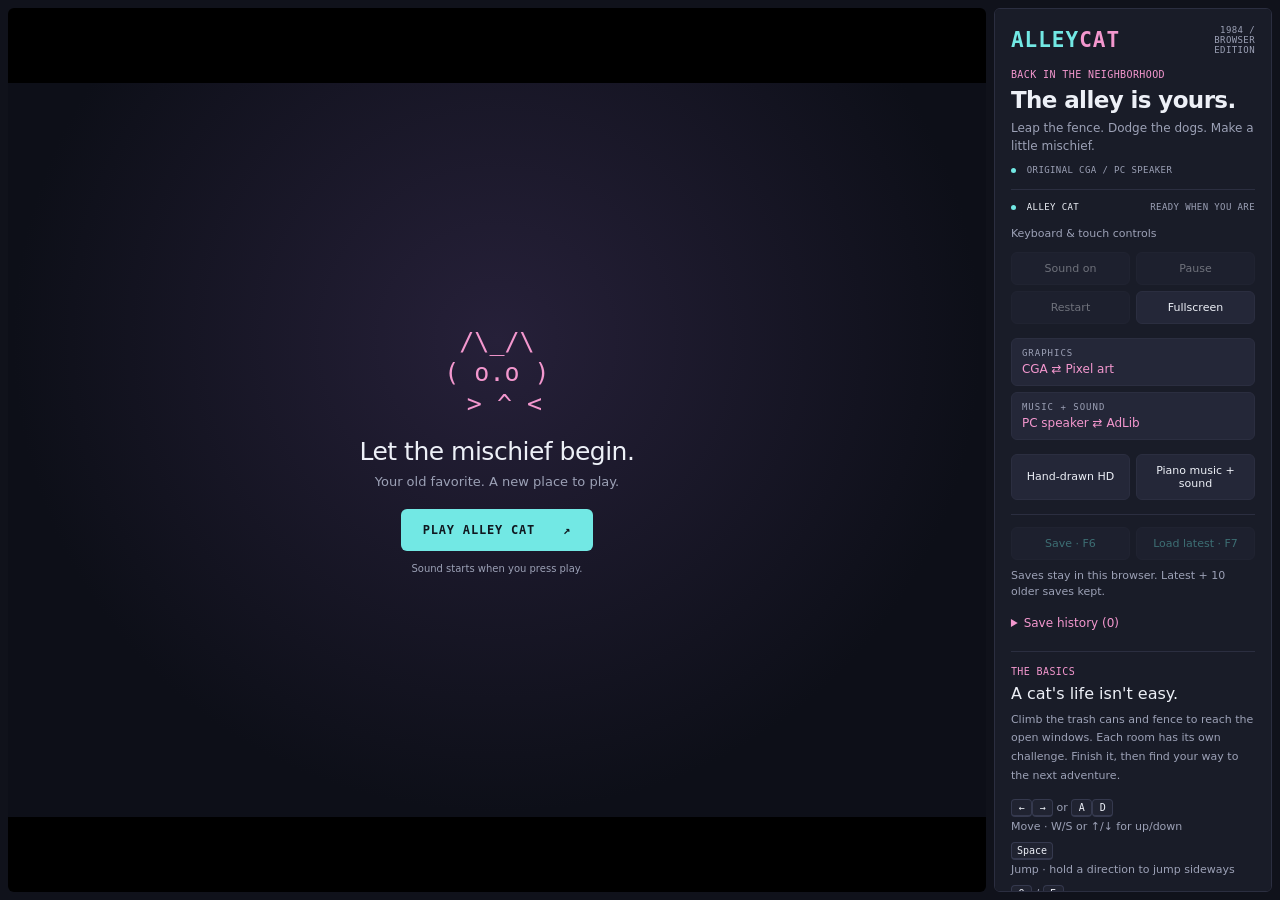
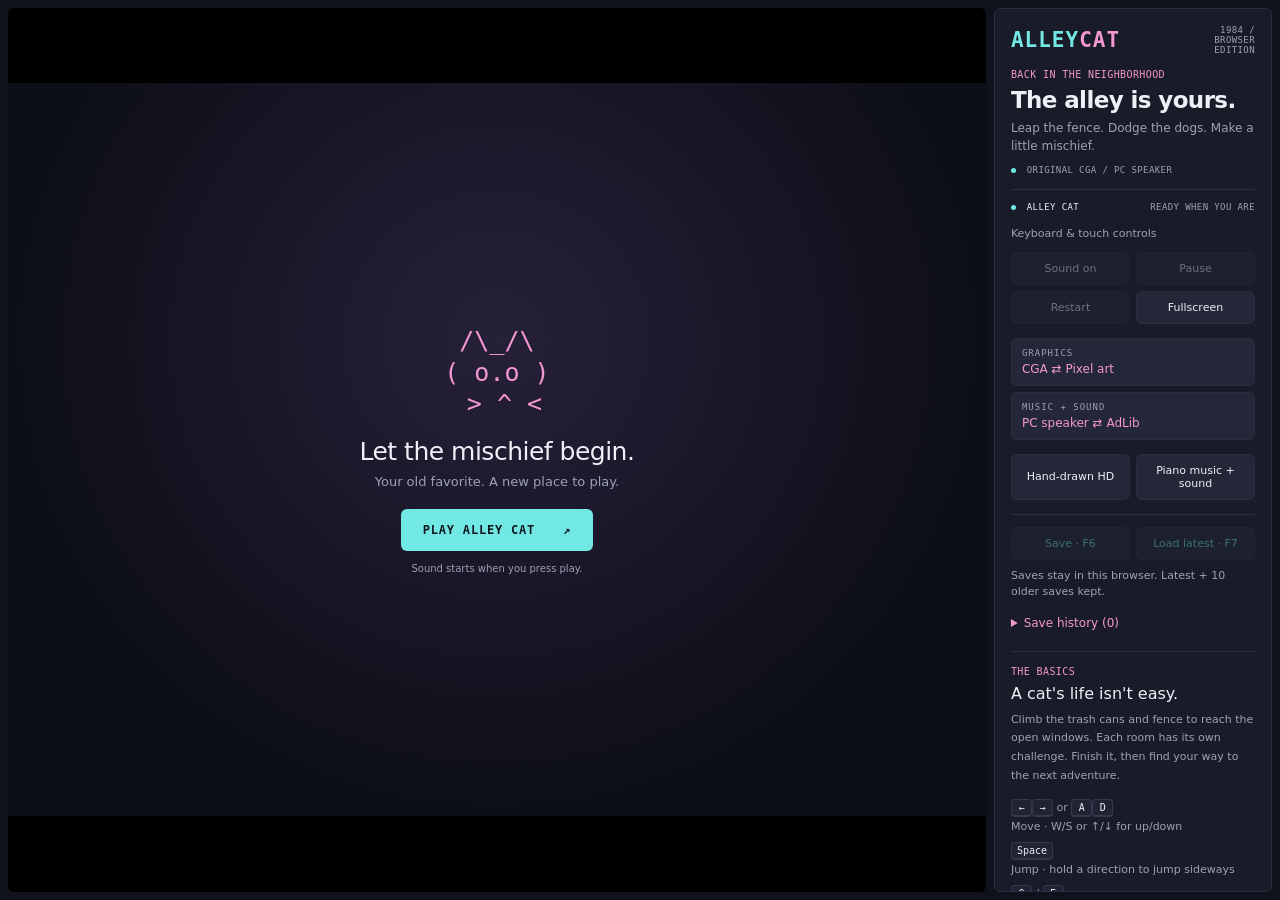
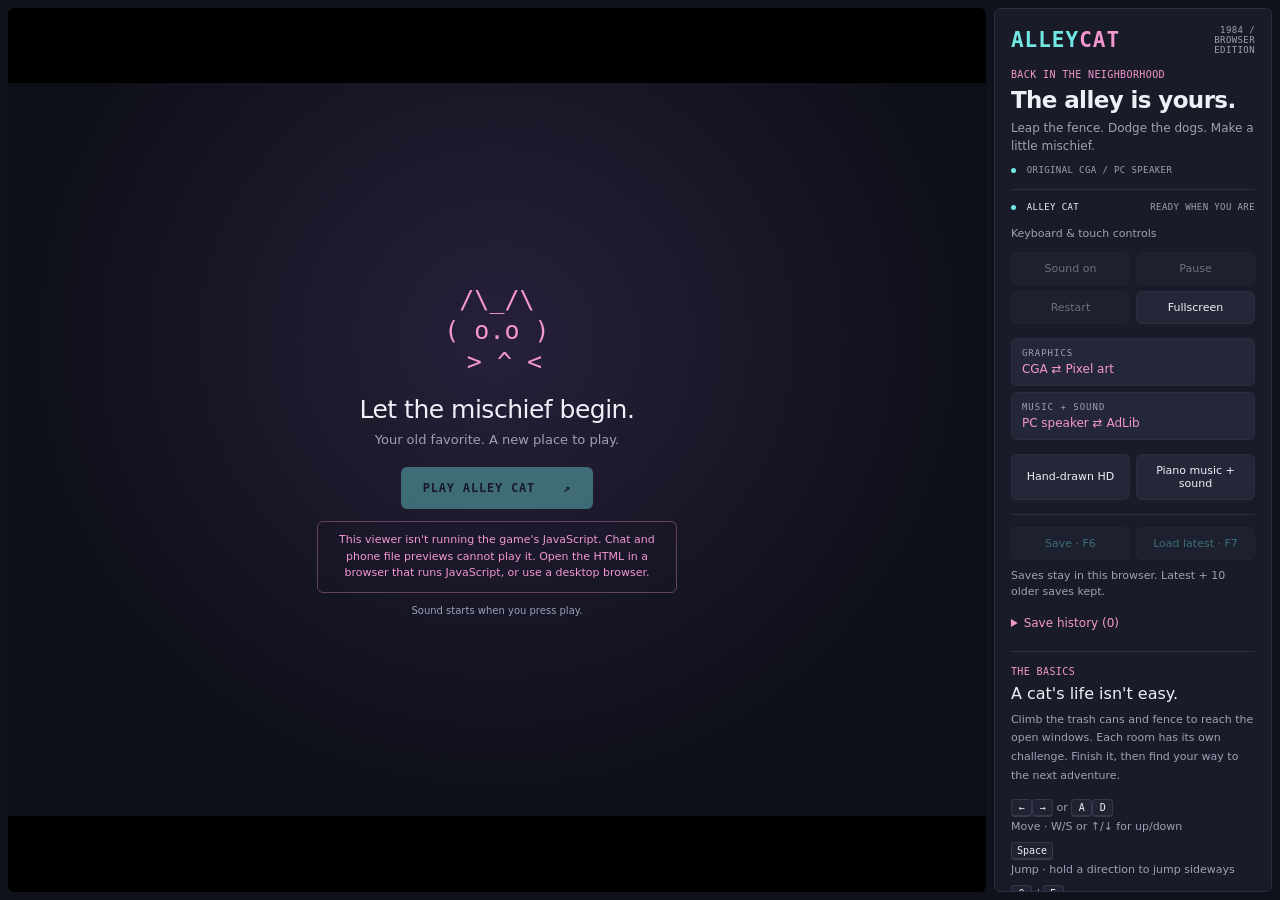
